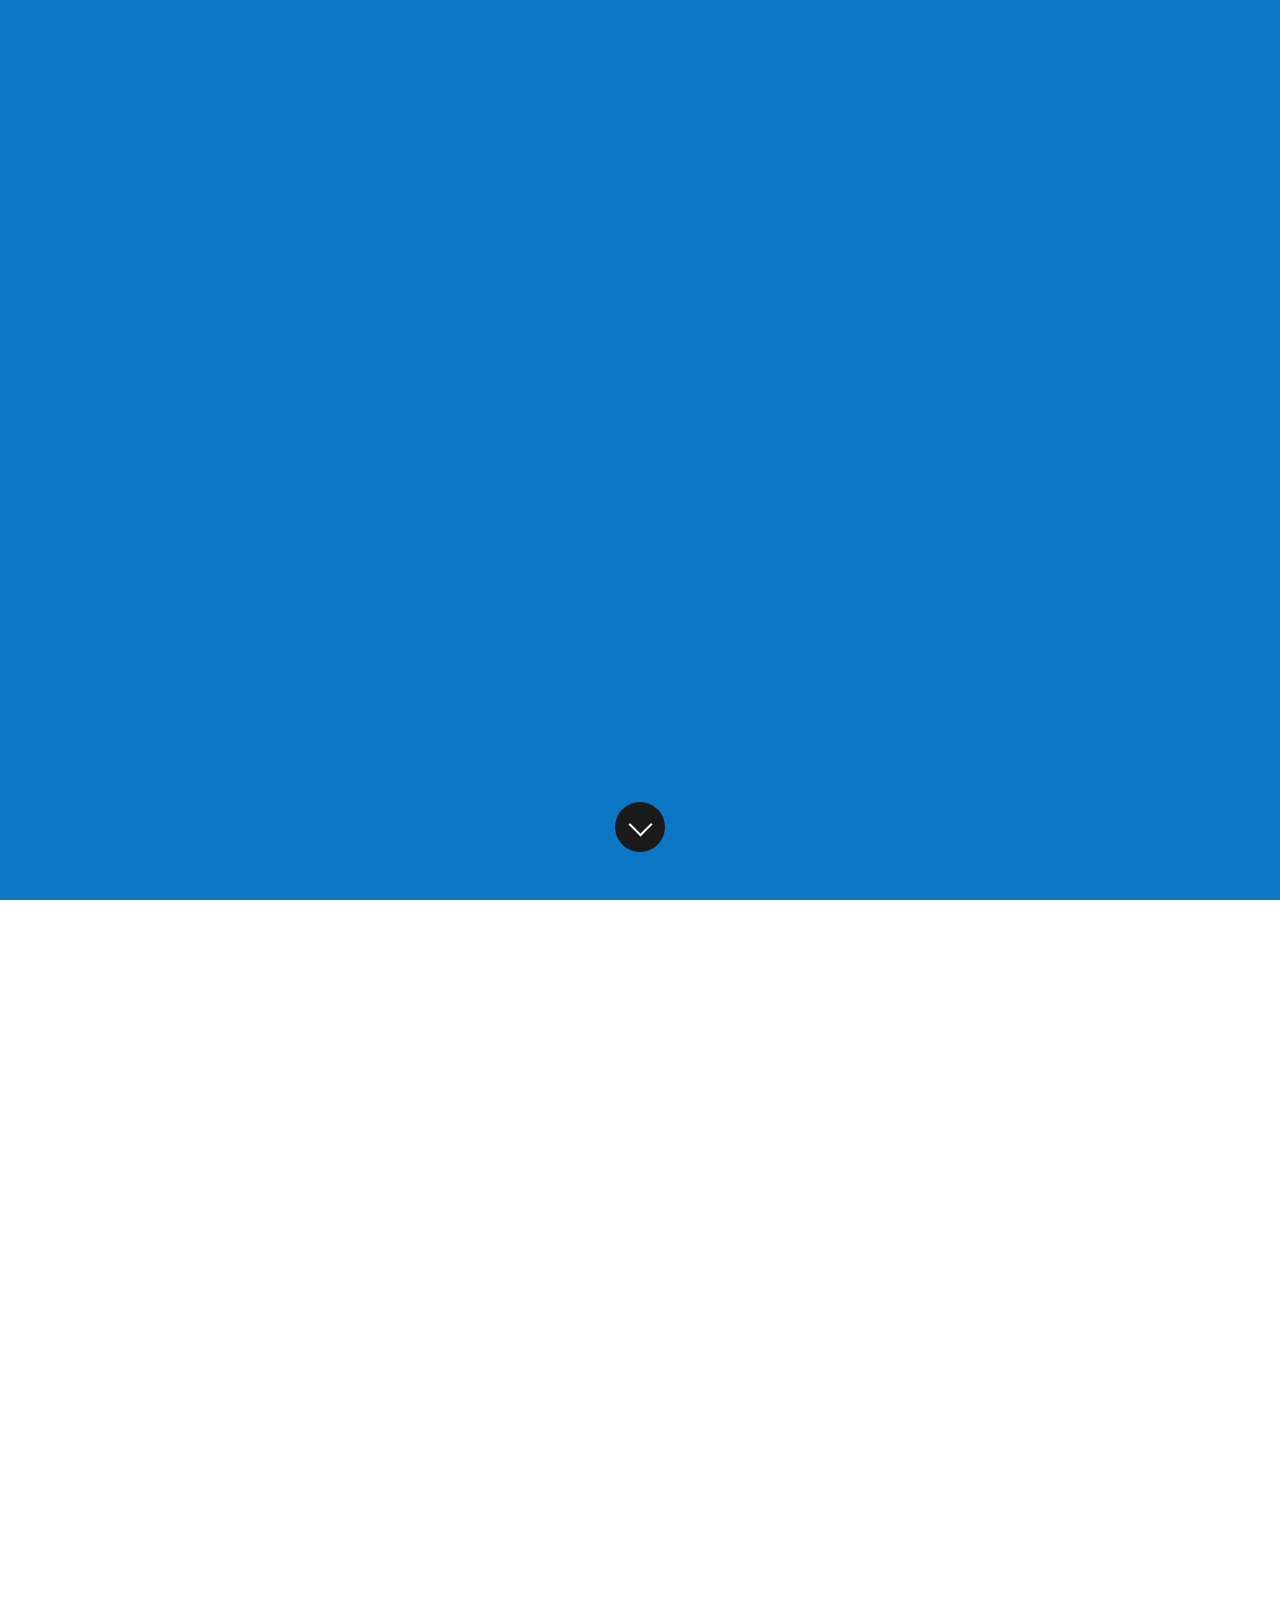
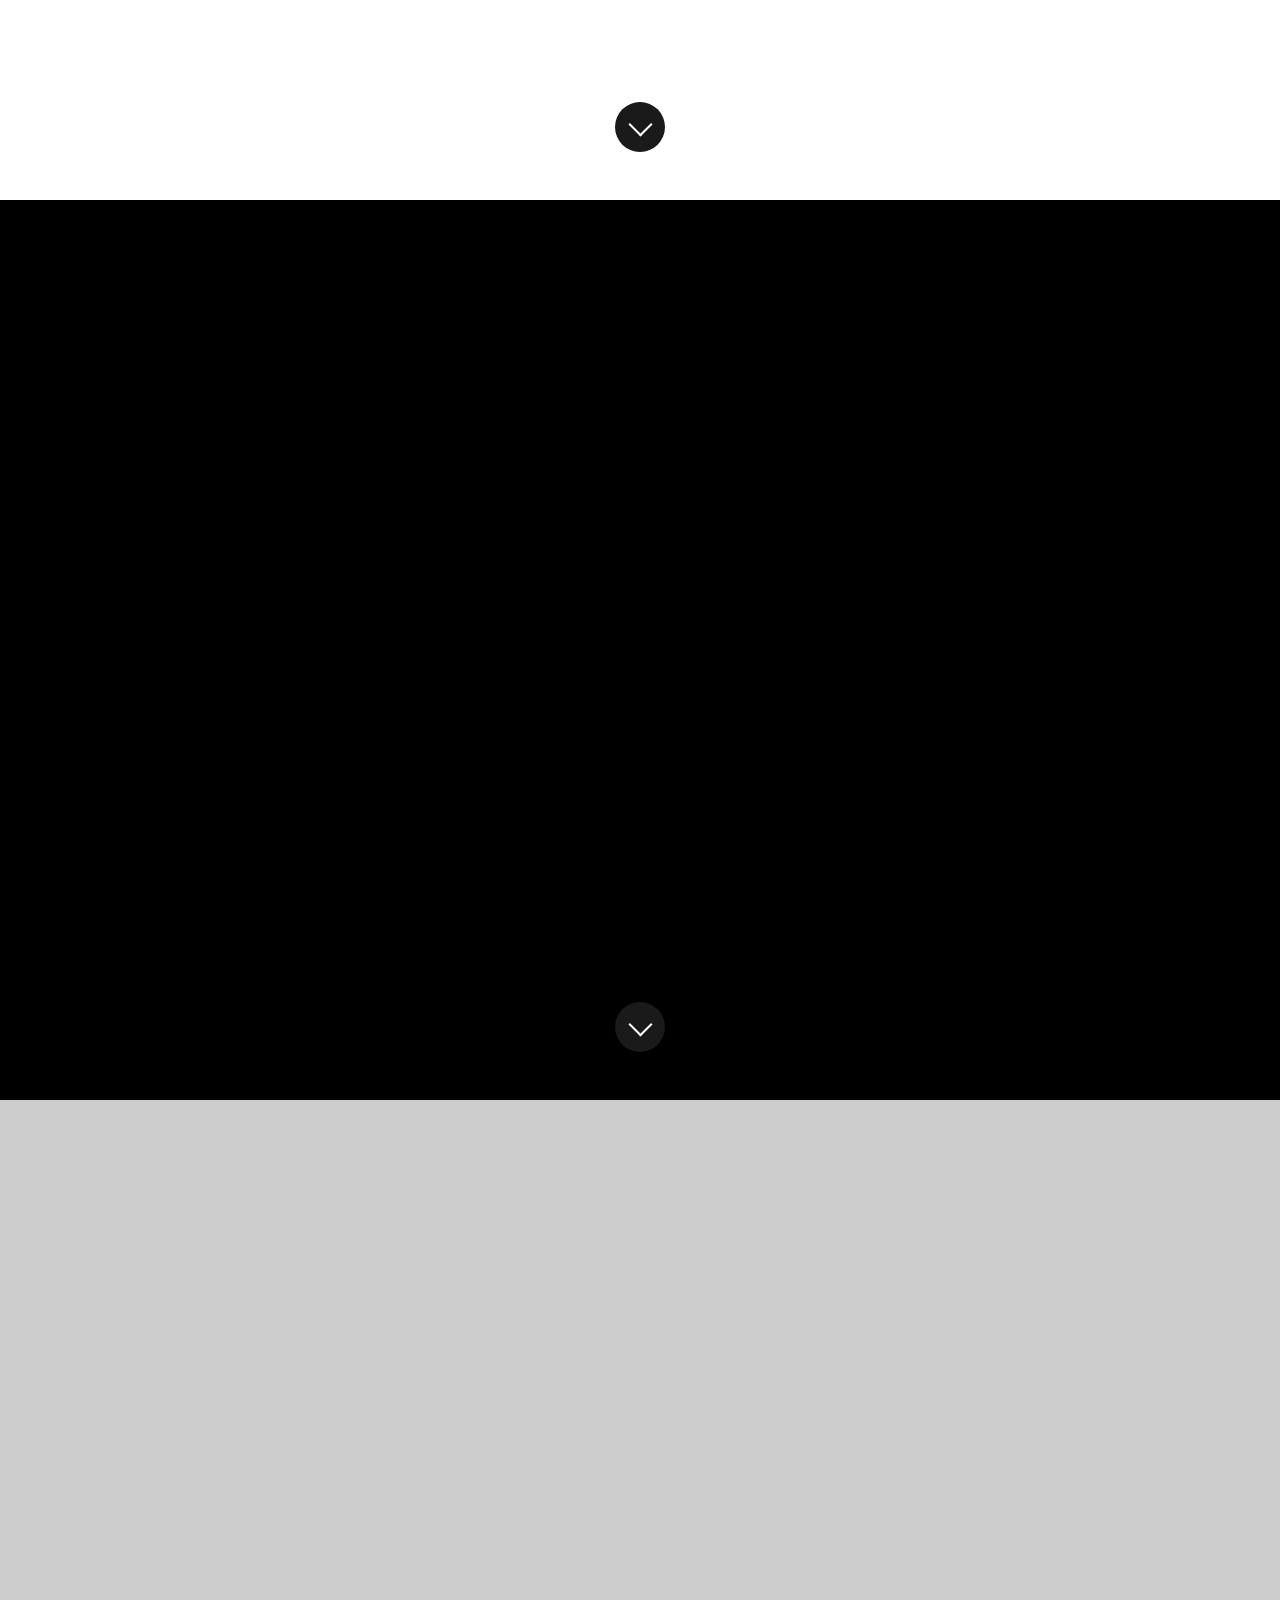
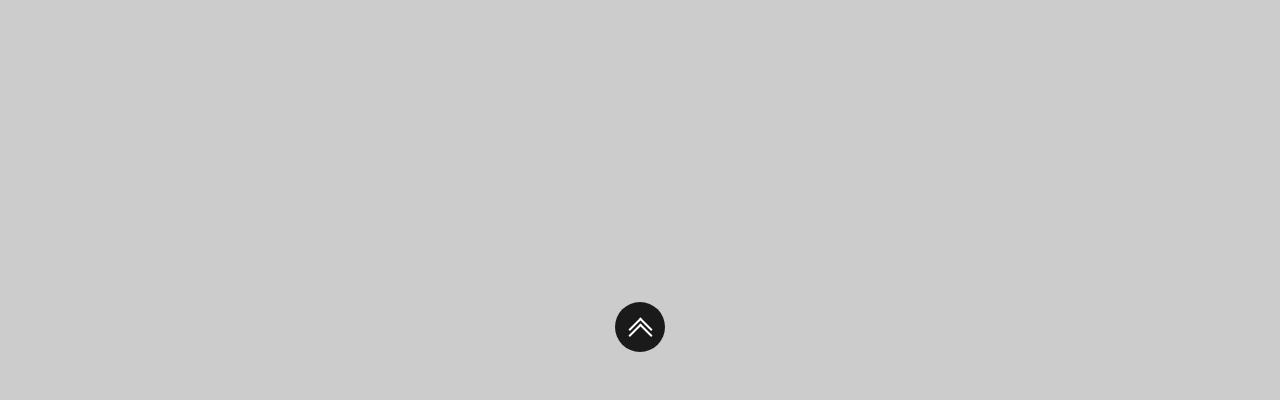
==== index.html @ 0a8fb781 "Renomeando para index.html" ====
<!DOCTYPE html>
<html lang="pt-br">
  <head>
    <meta charset="utf-8">
    <title>.: André Felizardo - Página com Seção :.</title>
  </head>
  <body>
    <div id="secao-01" class="secao">
      <span class="icone-scroll">
        <span class="scroll-next scroll"></span>
      </span>
    </div>
    <div id="secao-02" class="secao">
      <span class="icone-scroll">
        <span class="scroll-next scroll"></span>
      </span>
    </div>
    <div id="secao-03" class="secao">
      <span class="icone-scroll">
        <span class="scroll-next scroll"></span>
      </span>
    </div>
    <div id="secao-04" class="secao">
      <span class="icone-scroll">
        <span class="scroll-top scroll"></span>
        <span class="scroll-top scroll"></span>
      </span>
    </div>
  </body>
  <style>
    body {
      margin: 0;
      padding: 0;
    }
    .secao {
      position: relative;
    }
    #secao-01 {
      background-color: #0B77C5;
    }
    #secao-02 {
      background-color: #fff;
    }
    #secao-03 {
      background-color: #000;
    }
    #secao-04 {
      background-color: #ccc;
    }
    .icone-scroll {
      position: absolute;
      bottom: 3em;
      width: 50px;
      height: 50px;
      background-color: #1a1a1a;
      border-radius: 50%;
      left: 50%;
      margin-left: -25px;
      cursor: pointer;
    }
    .scroll {
      width: 15px;
      height: 15px;
      border-right: 2px solid #fff;
      border-bottom: 2px solid #fff;
      display: inline-block;
      position: relative;
    }
    .scroll-next {
      transform: rotate(45deg);
      margin: 14px 0 0 16.5px;
    }
    .scroll-top {
      transform: rotate(225deg);
      margin: 19px 0 0 17px;
    }
    .scroll-top + .scroll-top {
      top: -15px;
      margin-top: 0;
    }
  </style>
  <script src="https://code.jquery.com/jquery-3.1.1.min.js"></script>
  <script>
      var _AlturaDocumento = $(window).height(); //pega altura da janela

    function AlturaSecao() {
      $('.secao').height(_AlturaDocumento); //atribui o valor da variável a todas as divs com a classe secao
    }

    function ScrollSecao() {
      console.log('entrou');
      var body = $('html, body');
      if($(this).parent('.secao').is('#secao-01')) {
        //verifica se está na primeira seção e rola para a segunda
        body.animate({scrollTop: _AlturaDocumento}, '500');
      } else if ($(this).parent('.secao').is('#secao-02')) {
        //verifica se está na segunda seção e rola para a terceira
        body.animate({scrollTop: _AlturaDocumento*2}, '500');
      } else if ($(this).parent('.secao').is('#secao-03')) {
        //verifica se está na terceira seção e rola para a quarta
        body.animate({scrollTop: _AlturaDocumento*3}, '500');
      } else {
        //rola para o início da página
        body.animate({scrollTop: 0}, '800');
      }
    }

    $('.icone-scroll').click(ScrollSecao); //chama a função na ação de click no ícone

    $(AlturaSecao); //chama a nossa função só depois que o documento estiver completamente carregado
  </script>
</html>
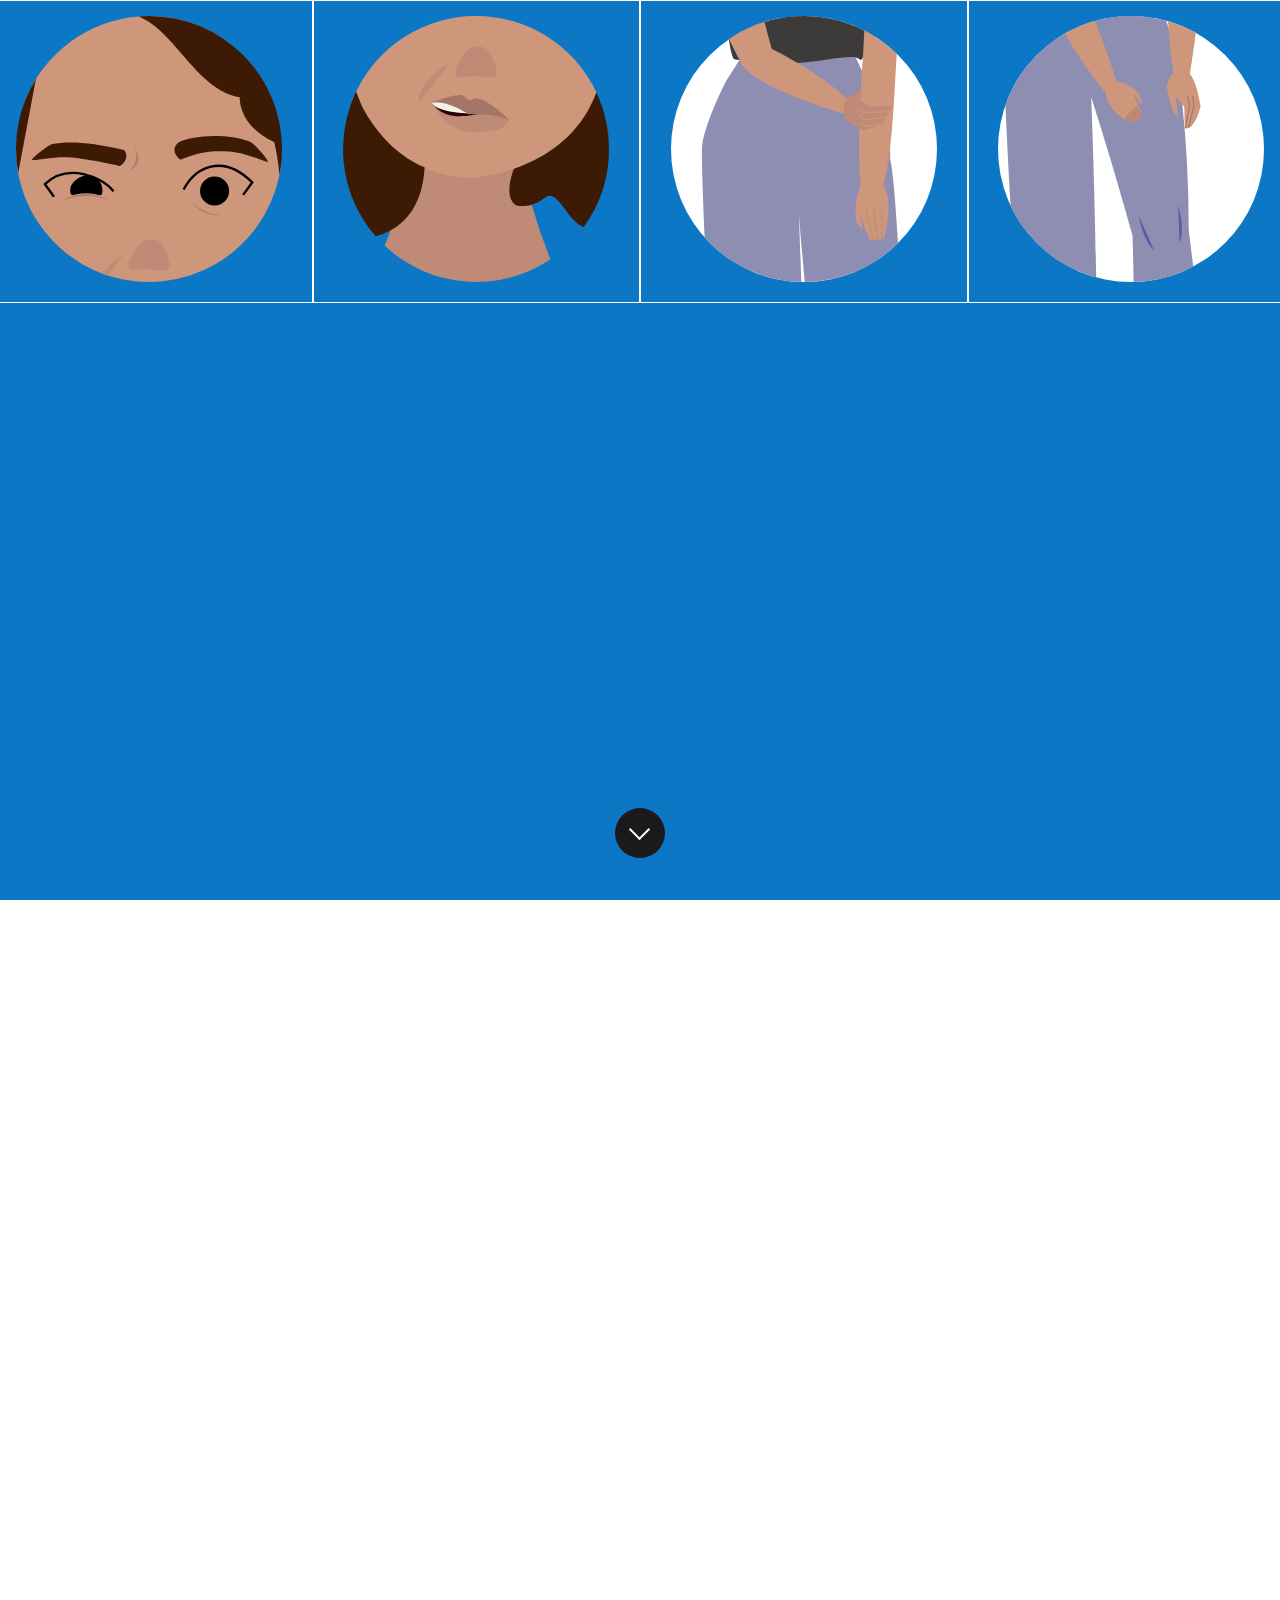
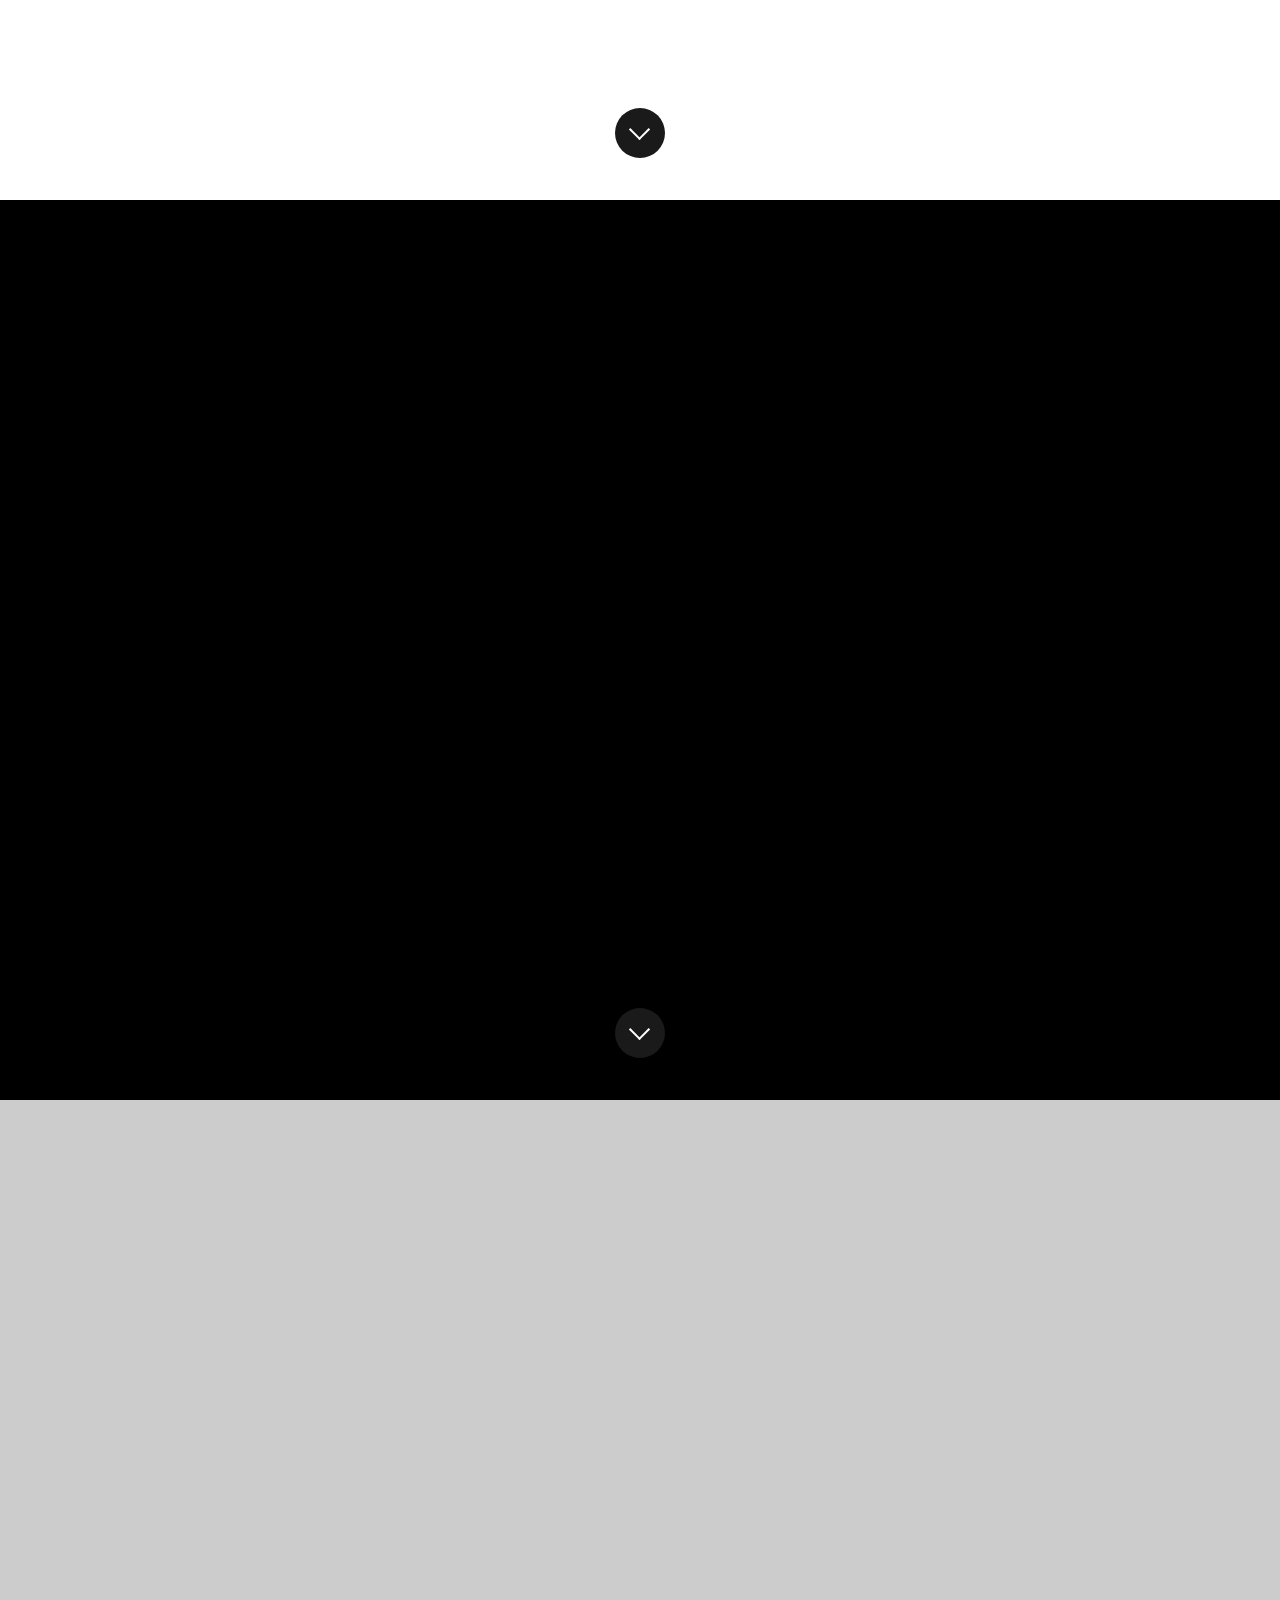
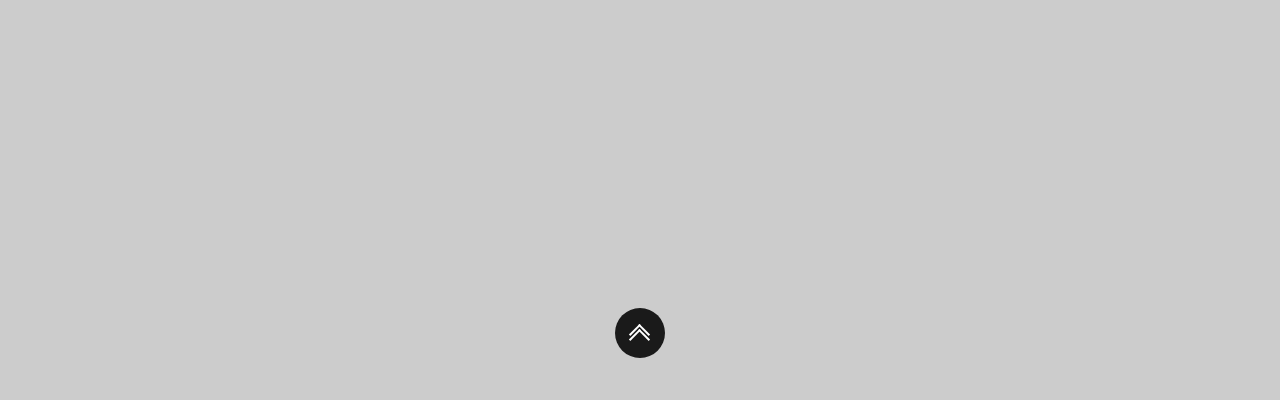
==== commit 78fd1930: "Acréscimo de imagens" ====
--- a/index.html
+++ b/index.html
@@ -1,15 +1,50 @@
+<!-- http://www.andrefelizardo.com.br/blog/criando-pagina-com-rolagem-por-secao-html-css-jquery/ -->
+
 <!DOCTYPE html>
 <html lang="pt-br">
   <head>
     <meta charset="utf-8">
-    <title>.: André Felizardo - Página com Seção :.</title>
+    <title>.: Rede CuidAVC :.</title>
+    <link rel="stylesheet" href="https://maxcdn.bootstrapcdn.com/bootstrap/3.3.7/css/bootstrap.min.css">
+    <link href="main.css" rel="stylesheet" />
   </head>
+
   <body>
+    
     <div id="secao-01" class="secao">
+  
+      <div class="row">
+        <div class="col-md-3 col-xs-6 divTableCell">
+          <div class="container">
+            <object type="image/svg+xml" data="imagens/sintoma1.svg"></object>
+          </div>
+        </div>
+
+        <div class="col-md-3 col-xs-6 divTableCell">
+          <div class="container">
+            <object type="image/svg+xml" data="imagens/sintoma2.svg"></object>
+          </div>
+        </div>
+
+        <div class="col-md-3 col-xs-6 divTableCell">
+          <div class="container">
+            <object type="image/svg+xml" data="imagens/sintoma3.svg"></object>
+          </div>
+        </div>
+
+        <div class="col-md-3 col-xs-6 divTableCell">
+          <div class="container">
+            <object type="image/svg+xml" data="imagens/sintoma4.svg"></object>
+          </div>
+        </div>
+      </div>
+
       <span class="icone-scroll">
         <span class="scroll-next scroll"></span>
       </span>
+
     </div>
+
     <div id="secao-02" class="secao">
       <span class="icone-scroll">
         <span class="scroll-next scroll"></span>
@@ -27,58 +62,7 @@
       </span>
     </div>
   </body>
-  <style>
-    body {
-      margin: 0;
-      padding: 0;
-    }
-    .secao {
-      position: relative;
-    }
-    #secao-01 {
-      background-color: #0B77C5;
-    }
-    #secao-02 {
-      background-color: #fff;
-    }
-    #secao-03 {
-      background-color: #000;
-    }
-    #secao-04 {
-      background-color: #ccc;
-    }
-    .icone-scroll {
-      position: absolute;
-      bottom: 3em;
-      width: 50px;
-      height: 50px;
-      background-color: #1a1a1a;
-      border-radius: 50%;
-      left: 50%;
-      margin-left: -25px;
-      cursor: pointer;
-    }
-    .scroll {
-      width: 15px;
-      height: 15px;
-      border-right: 2px solid #fff;
-      border-bottom: 2px solid #fff;
-      display: inline-block;
-      position: relative;
-    }
-    .scroll-next {
-      transform: rotate(45deg);
-      margin: 14px 0 0 16.5px;
-    }
-    .scroll-top {
-      transform: rotate(225deg);
-      margin: 19px 0 0 17px;
-    }
-    .scroll-top + .scroll-top {
-      top: -15px;
-      margin-top: 0;
-    }
-  </style>
+
   <script src="https://code.jquery.com/jquery-3.1.1.min.js"></script>
   <script>
       var _AlturaDocumento = $(window).height(); //pega altura da janela
--- a/main.css
+++ b/main.css
@@ -0,0 +1,84 @@
+body {
+  margin: 0;
+  padding: 0;
+}
+
+.secao {
+  position: relative;
+}
+
+#secao-01 {
+  background-color: #0b77c5;
+}
+
+#secao-02 {
+  background-color: #fff;
+}
+
+#secao-03 {
+  background-color: #000;
+}
+
+#secao-04 {
+  background-color: #ccc;
+}
+
+.icone-scroll {
+  position: absolute;
+  bottom: 3em;
+  width: 50px;
+  height: 50px;
+  background-color: #1a1a1a;
+  border-radius: 50%;
+  left: 50%;
+  margin-left: -25px;
+  cursor: pointer;
+}
+
+.scroll {
+  width: 15px;
+  height: 15px;
+  border-right: 2px solid #fff;
+  border-bottom: 2px solid #fff;
+  display: inline-block;
+  position: relative;
+}
+
+.scroll-next {
+  transform: rotate(45deg);
+  margin: 14px 0 0 16.5px;
+}
+
+.scroll-top {
+  transform: rotate(225deg);
+  margin: 19px 0 0 17px;
+}
+
+.scroll-top + .scroll-top {
+  top: -15px;
+  margin-top: 0;
+}
+
+.container {
+  width: 100%;
+  height: 50%;
+  padding-top: 5%;
+  padding-left: 5%;
+  padding-right: 5%;
+  padding-bottom: 5%;
+  /*position: relative;*/
+}
+
+.divTableCell,
+.divTableHead {
+  border: 1px solid #ffffff;
+  /*display: table-cell;
+    padding: 3px 10px;*/
+  text-align: center;
+}
+
+@media (max-width: 320px) {
+  .divTableCell {
+    width: 100%;
+  }
+}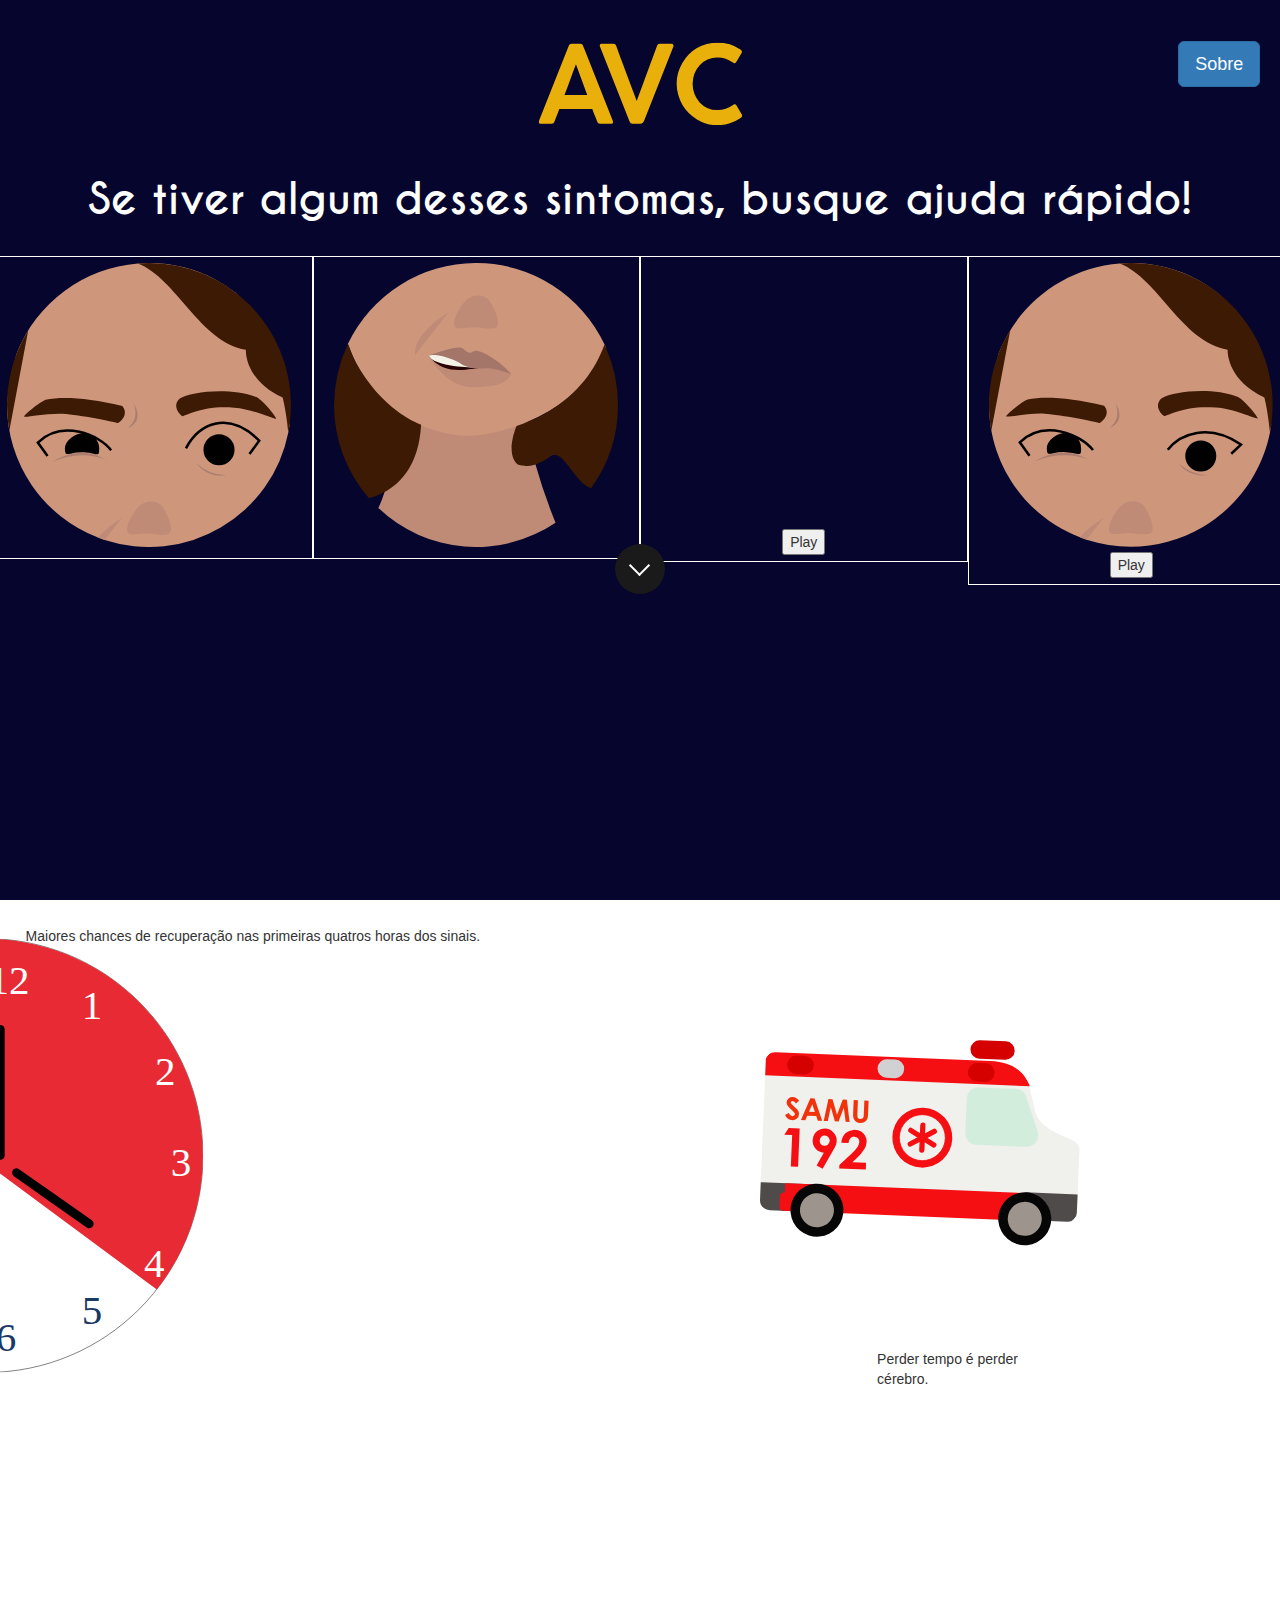
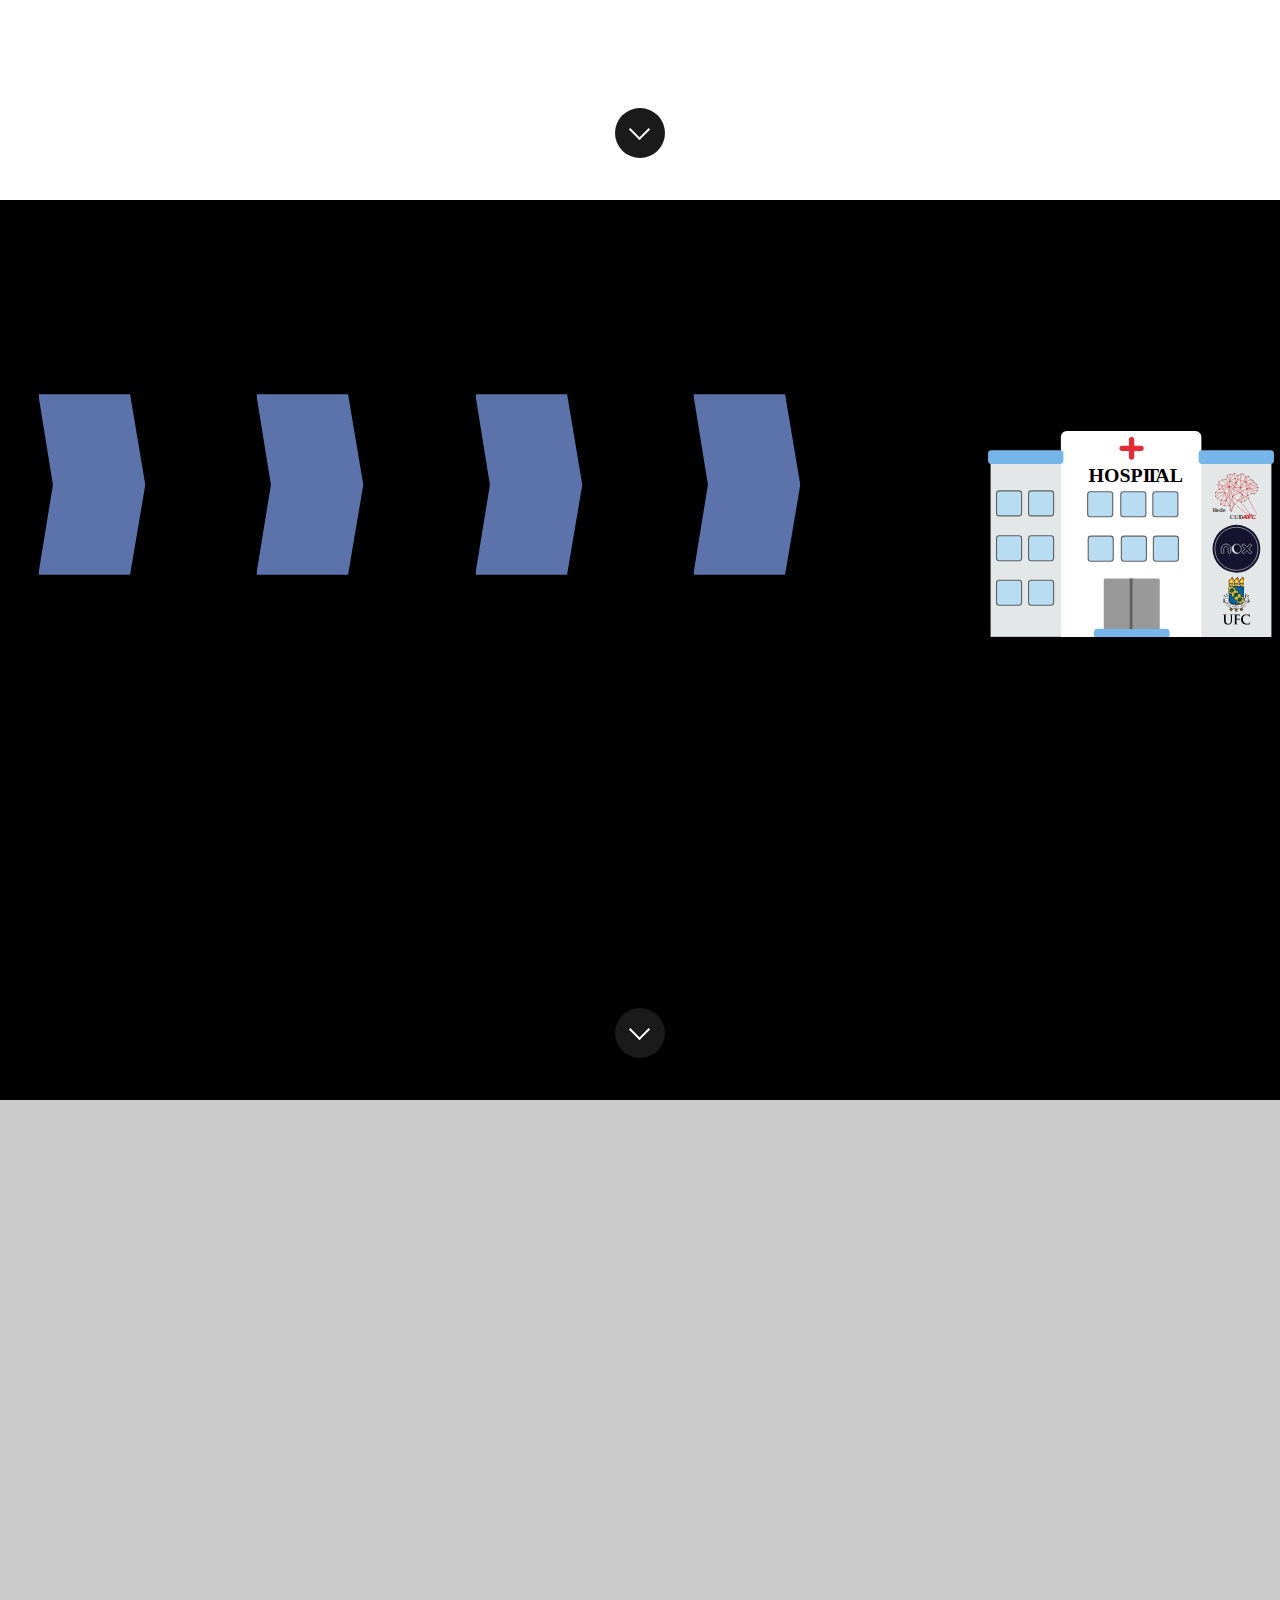
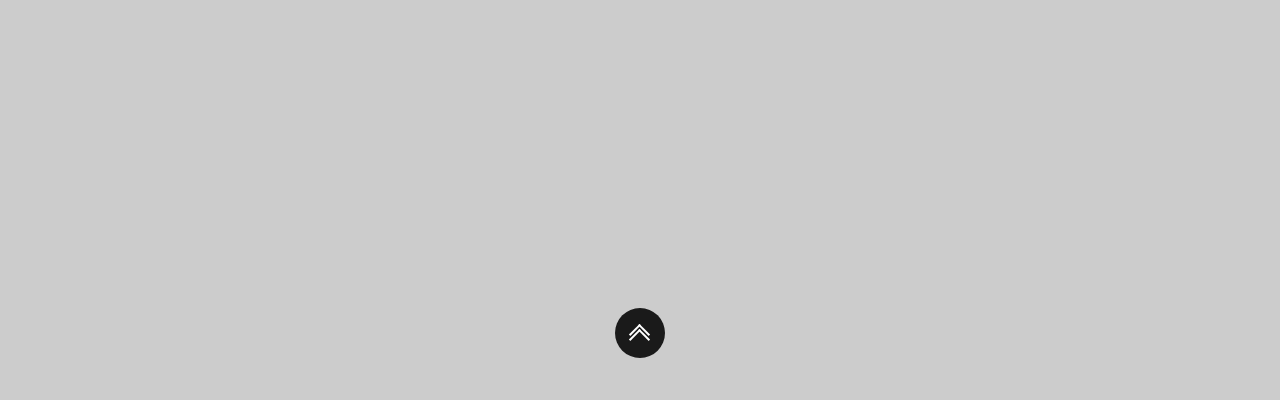
==== commit 373dc499: "Início de ajustes do estilo da seção 1" ====
--- a/index.html
+++ b/index.html
@@ -2,95 +2,342 @@
 
 <!DOCTYPE html>
 <html lang="pt-br">
-  <head>
-    <meta charset="utf-8">
-    <title>.: Rede CuidAVC :.</title>
-    <link rel="stylesheet" href="https://maxcdn.bootstrapcdn.com/bootstrap/3.3.7/css/bootstrap.min.css">
-    <link href="main.css" rel="stylesheet" />
-  </head>
-
-  <body>
+   <head>
+      <meta charset="utf-8">
+      <title>.: Rede CuidAVC :.</title>
+
+      <link rel="stylesheet" href="css/bootstrap.min.css" />
+      <link rel="stylesheet" href="main.css" />
+      <link rel="stylesheet" href="css/magnific-popup.css" />
+      <script src="scripts/jquery.min.js"></script>
+      <script src="scripts/bootstrap.min.js"></script>
+      <script src="scripts/jquery.magnific-popup.js"></script>
+
+      <!--
+      <link href="https://maxcdn.bootstrapcdn.com/bootstrap/3.3.5/css/bootstrap.min.css" rel="stylesheet" />
+      <link href="https://cdnjs.cloudflare.com/ajax/libs/magnific-popup.js/1.1.0/magnific-popup.css" rel="stylesheet" />
+      <script src="https://ajax.googleapis.com/ajax/libs/jquery/2.1.1/jquery.min.js"></script>
+      <script src="https://maxcdn.bootstrapcdn.com/bootstrap/3.3.5/js/bootstrap.min.js"></script>
+      <script src="https://cdnjs.cloudflare.com/ajax/libs/magnific-popup.js/1.1.0/jquery.magnific-popup.js"></script>
+      -->
+
+   </head>
+
+   <body>
     
-    <div id="secao-01" class="secao">
+   <div id="secao-01" class="secao">
+      
+      <div class="row" style="padding-top: 0%;">
+         <div class="col-md-4 col-xs-6">
+         </div>
+         <div class="col-md-4 col-xs-6">
+            <div class="container" style="transform: scale(0.5); padding: 0%; margin: 0px;">
+               <object type="image/svg+xml" data="imagens/titulo-avc.svg"></object>
+            </div>
+          </div>
+         <div class="col-md-4 col-xs-6">
+            <div class="container" style="padding-top: 10%; padding-left: 75%;">
+               <button type="button" id="mymodal" class="btn btn-primary btn-lg" data-toggle="modal" data-target="#myModal">
+                  Sobre
+               </button>
+               
+               <!-- Modal -->
+               <div class="modal fade" id="myModal" tabindex="-1" role="dialog" aria-labelledby="myModalLabel">
+                  <div class="modal-dialog" role="document">
+                     <div class="modal-content">
+                        <div class="modal-header">
+                           <button type="button" class="close" data-dismiss="modal" aria-label="Close"><span aria-hidden="true">&times;</span></button>
+                           <h4 class="modal-title" id="myModalLabel">Modal title</h4>
+                        </div>
+                        <div class="modal-body">
+                           <a class="test-popup-link" href="http://i.imgur.com/YZ7AGyF.jpg">Open popup</a>
+                        </div>
+                        <div class="modal-footer">
+                           <button type="button" class="btn btn-primary" data-dismiss="modal">Close</button>
+                        </div>
+                     </div>
+                  </div>
+               </div>
+            </div>
+         </div>
+      </div>
+
+      <div class="row">
+         <div class="container texto" style="text-align: center; color: #FFFFFF; font-size: 300%; padding: 0%; padding-bottom: 2%;">
+            Se tiver algum desses sintomas, busque ajuda rápido!
+         </div>
+      </div>
   
       <div class="row">
-        <div class="col-md-3 col-xs-6 divTableCell">
-          <div class="container">
-            <object type="image/svg+xml" data="imagens/sintoma1.svg"></object>
+         <div class="col-md-3 col-xs-6 divTableCell">
+            <div class="container">
+               <object type="image/svg+xml" data="imagens/sintoma1.svg"></object>
+            </div>
+         </div>
+
+         <div class="col-md-3 col-xs-6 divTableCell">
+            <div class="container">
+               <object type="image/svg+xml" data="imagens/sintoma2.svg"></object>
+            </div>
+         </div>
+
+         <div class="col-md-3 col-xs-6 divTableCell">
+            <div class="container">
+               <!-- <object type="image/svg+xml" data="imagens/sintoma3.svg"></object> -->
+               <div class='figure'></div>
+            
+               <button id="playPerna" onclick="iniciaPerna()">Play</button>
+               <button id="stopPerna" onclick="paraPerna()" hidden>Stop</button>
+            </div>
+         </div>
+
+         <div class="col-md-3 col-xs-6 divTableCell">
+            <div class="container">
+               <!-- <object type="image/svg+xml" data="imagens/exemploAnimacao.svg"></object> -->
+
+               <svg id="sintoma1" xmlns="http://www.w3.org/2000/svg" xmlns:xlink="http://www.w3.org/1999/xlink" 
+                    viewBox="0 0 224.020000 224.020000" shape-rendering="geometricPrecision" text-rendering="geometricPrecision">
+
+                  <style>
+                     <![CDATA[
+                     #sintoma1-path12_ts {
+                        animation-name: sintoma1-path12_ts__ts;
+                        animation-duration: 3000ms;
+                        animation-timing-function: linear;
+                        animation-iteration-count: infinite; 
+                        animation-direction: normal;
+                        animation-fill-mode: forwards;
+                        animation-play-state: paused;
+                     }
+
+                     @keyframes sintoma1-path12_ts__ts { 
+                        0% {transform: translate(170.059998px,138.371780px) scale(1,1)} 
+                        50% {transform: translate(170.059998px,138.371780px) scale(0.500000,0.500000)} 
+                        100% {transform: translate(170.059998px,138.371780px) scale(1,1)} 
+                     }
+
+                     #sintoma1-circle1 {
+                        animation-name: sintoma1-circle1__rd;
+                        animation-duration: 3000ms;
+                        animation-timing-function: linear ;
+                        animation-iteration-count: infinite;
+                        animation-direction: normal;
+                        animation-fill-mode: forwards;
+                        animation-play-state: paused; 
+                     }
+
+                     @keyframes sintoma1-circle1__rd { 
+                        0% {r: 11.250000px} 
+                        100% {r: 6.145000px} 
+                     }
+                     ]]>
+                  </style>
+
+                  <script>
+                     function iniciaOlho() {
+                        $("#playOlho").hide();
+                        $("#stopOlho").show();
+                        $("#sintoma1-path12_ts").css("animation-play-state", "running");
+                        $("#sintoma1-circle1").css("animation-play-state", "running");
+                     }
+
+                     function paraOlho() {
+                        $("#playOlho").show();
+                        $("#stopOlho").hide();
+                        $("#sintoma1-path12_ts").css("animation-play-state", "paused");
+                        $("#sintoma1-circle1").css("animation-play-state", "paused");
+                     }
+                  </script>
+
+                  <g id="sintoma1-layer-2">
+                     <g id="sintoma1-layer-1">
+                        <g id="sintoma1-g1">
+                           <g id="sintoma1-vis-o">
+                              <path id="sintoma1-path1"  d="M222.850000,128.220000Q222.460000,130.980000,221.910000,133.700000C215.680498,165.175642,196.259732,192.472073,168.566031,208.676444C140.872331,224.880816,107.561667,228.439042,77.070000,218.450000Q74.390000,217.580000,71.770000,216.570000C28.497412,199.942578,-0.044097,158.357158,0,112C0,111.610000,0,111.220000,0,110.840000C0,110.840000,0,110.840000,0,110.840000C1.295205,97.340735,3.893989,83.998526,7.760000,71C11.626011,58.001474,7.760000,71,7.760000,71C23.494835,31.160326,60.531443,3.748504,103.230000,0.340000Q107.580000,0,112,0C130.546929,-0.026203,148.807707,4.572502,165.130000,13.380000C170.256674,16.273113,175.166276,19.535040,179.820000,23.140000C184.473724,26.744960,213.180000,48.920000,222.850000,128.220000Z" fill="rgb(206,151,124)" stroke="none" stroke-width="1"/><path id="sintoma1-path2" d="M16.750000,53.080000L1.830000,132.260000C0.610238,125.575677,-0.002259,118.794703,0,112C0,111.610000,0,111.220000,0,110.840000C0,110.840000,0,110.840000,0,110.840000C0.119912,97.196320,2.750413,83.691273,7.760000,71C12.769587,58.308727,7.760000,71,7.760000,71C10.213756,64.769401,13.222525,58.771942,16.750000,53.080000Z" fill="rgb(61,26,3)" stroke="none" stroke-width="1"/>
+                              <path id="sintoma1-path3"  d="M224,112C224.001069,117.424465,223.610050,122.841914,222.830000,128.210000Q222.440000,130.970000,221.890000,133.690000C220.260000,116.280000,217.440000,106.120000,217.440000,106.120000C187.020000,92.120000,188.440000,68.460000,188.440000,68.460000C151.870000,62,133.830000,12.240000,103.230000,0.340000Q107.580000,0,112,0C173.855892,0,224,50.144108,224,112Z" fill="rgb(61,26,3)" stroke="none" stroke-width="1"/>
+                              <path id="sintoma1-path4"  d="M138.360000,120.870000C137.640000,120.970000,129.360000,113.690000,136.030000,107.080000C144.720000,101.370000,175.980000,97.800000,196.710000,105.770000C202.590000,108.920000,212.960000,122.300000,212.270000,122.770000C211.140000,123.640000,194.270000,115.200000,179.190000,114.180000C154.650000,112.100000,142.270000,120.310000,138.360000,120.870000Z" fill="rgb(61,26,3)" stroke="none" stroke-width="1"/>
+                              <path id="sintoma1-path5"  d="M87.300000,126.260000C88.010000,126.430000,96.890000,119.970000,90.940000,112.750000C64.590000,106.570000,44.230000,105.030000,30.460000,107.830000C24.300000,110.410000,12.910000,120.540000,13.540000,121.130000C14.590000,122.130000,29.650000,118.460000,43.770000,118.960000C58.150000,119.830000,83.460000,125.330000,87.300000,126.260000Z" fill="rgb(61,26,3)" stroke="none" stroke-width="1"/>
+                              <path id="sintoma1-path6"  d="M95.130000,130.280000C109.790000,124.430000,99.630000,110.180000,99.630000,110.180000C99.630000,110.180000,105.720000,122.600000,95.130000,130.280000Z" fill="rgb(170,125,111)" stroke="none" stroke-width="1"/>
+                              <path id="sintoma1-path7"  d="M126.110000,214.080000C114.560000,215.080000,117.260000,212.080000,99.610000,214.030000C88.920000,215.200000,98.150000,197.850000,103.610000,192.400000C109.520000,186.490000,119.010000,186.810000,122.770000,192.400000C128.370000,200.720000,132.490000,213.520000,126.110000,214.080000Z" fill="rgb(191,139,119)" stroke="none" stroke-width="1"/>
+                              <path id="sintoma1-path8"  d="M32,152.180000L24.340000,141.640000C43.540000,123.080000,72.860000,135.580000,82.120000,147.710000" fill="none" stroke="rgb(0,0,0)" stroke-width="2" stroke-miterlimit="10"/>
+                              <path id="sintoma1-path9"  d="M71.750000,146.520000C71.750000,152.730000,71.750000,148.750000,60.510000,148.360000C47.740000,147.920000,46.640000,152.810000,46.640000,146.590000C46.640000,140.370000,54.290000,135.280000,60.510000,135.280000C63.491033,135.280000,66.349971,136.464211,68.457880,138.572120C70.565789,140.680029,71.750000,143.538967,71.750000,146.520000Z" fill="rgb(0,0,0)" stroke="rgb(0,0,0)" stroke-width="2" stroke-miterlimit="10"/>
+                              <path id="sintoma1-path10" d="M78,155.050000C55.640000,142.580000,36.820000,156.490000,36.820000,156.490000C49.864795,150.793826,64.589182,150.278937,78,155.050000Z" fill="rgb(170,125,111)" stroke="none" stroke-width="1"/>
+                              <path id="sintoma1-path11" d="M149.360000,157.750000C154.662907,165.266149,163.833215,169.038720,172.890000,167.430000C164.083336,167.400807,155.637771,163.926388,149.360000,157.750000Z" fill="rgb(170,125,111)" stroke="none" stroke-width="1"/>
+                                 <g id="sintoma1-path12_ts" transform="translate(170.059998,138.371780) scale(1,1)">
+                                    <path id="sintoma1-path12" d="M141.170000,147.552082C150.750000,134.848100,173.670000,126.026465,198.950000,143.365778L191.290000,150.640000" transform="translate(-170.059998,-138.371780)" fill="none" stroke="rgb(0,0,0)" stroke-width="2" stroke-miterlimit="10"/>
+                                </g>
+                              <circle id="sintoma1-circle1" r="11.250000" transform="matrix(1 0 0 1 167.22999999999999 152.42500000072511)" fill="rgb(0,0,0)" stroke="rgb(0,0,0)" stroke-width="2" stroke-miterlimit="10"/>
+                              <path id="sintoma1-path13" d="M90.560000,201.190000L77.070000,218.450000Q74.390000,217.580000,71.770000,216.570000C79.630000,207.640000,90.560000,201.190000,90.560000,201.190000Z" fill="rgb(191,139,119)" stroke="none" stroke-width="1"/>
+                           </g>
+                        </g>
+                       </g>
+</g></svg>
+
+<button id="playOlho" onclick="iniciaOlho()">Play</button>
+<button id="stopOlho" onclick="paraOlho()" hidden>Stop</button>
           </div>
         </div>
-
-        <div class="col-md-3 col-xs-6 divTableCell">
-          <div class="container">
-            <object type="image/svg+xml" data="imagens/sintoma2.svg"></object>
-          </div>
-        </div>
-
-        <div class="col-md-3 col-xs-6 divTableCell">
-          <div class="container">
-            <object type="image/svg+xml" data="imagens/sintoma3.svg"></object>
-          </div>
-        </div>
-
-        <div class="col-md-3 col-xs-6 divTableCell">
-          <div class="container">
-            <object type="image/svg+xml" data="imagens/sintoma4.svg"></object>
-          </div>
-        </div>
-      </div>
-
-      <span class="icone-scroll">
-        <span class="scroll-next scroll"></span>
-      </span>
+      </div>
+      
+      <div class="row">
+         <div class="col-md-12 col-xs-6">
+         <div class="container" style="padding-top: 2%;">
+         <span class="icone-scroll">
+            <span class="scroll-next scroll"></span>
+         </span>
+         </div>
+         </div>
+      </div>
 
     </div>
 
     <div id="secao-02" class="secao">
+
+      <div class="row">
+         <div class="col-md-12 col-xs-6">
+            <div class="container">
+               Maiores chances de recuperação nas primeiras quatros horas dos sinais.
+            </div>
+          </div>
+      </div>
+
+      <div class="row">
+         <div class="col-md-2 col-xs-6" style="transform: scale(1.2);">
+            <div class="container">
+               <object type="image/svg+xml" data="imagens/relogio.svg"></object>
+            </div>
+          </div>
+           <div class="col-md-5 col-xs-6">
+            <div class="container">
+            </div>
+          </div>
+          <div class="col-md-3 col-xs-6">
+            <div class="container">
+               <object type="image/svg+xml" data="imagens/ambulancia.svg" style="transform: rotate(310deg);"></object>
+            </div>
+          </div>
+      </div>
+
+      <div class="row">
+         <div class="col-md-8 col-xs-6">
+            <div class="container">
+            </div>
+         </div>
+         <div class="col-md-2 col-xs-6">
+            <div class="container">
+             Perder tempo é perder cérebro.
+            </div>
+         </div>
+      </div>
+
+
+
       <span class="icone-scroll">
         <span class="scroll-next scroll"></span>
       </span>
     </div>
+
     <div id="secao-03" class="secao">
+      <div class="row" style="height: 25%;">
+      </div>
+
+      <div class="row">
+         <div class="col-md-2 col-xs-6" style="transform: rotate(270deg);">
+            <div class = "container">
+               <object type="image/svg+xml" data="imagens/seta.svg"></object>
+            </div>
+         </div>
+         <div class="col-md-2 col-xs-6" style="transform: rotate(270deg);">
+            <div class = "container">
+               <object type="image/svg+xml" data="imagens/seta.svg"></object>
+            </div>
+         </div>
+         <div class="col-md-2 col-xs-6" style="transform: rotate(270deg);">
+            <div class = "container">
+               <object type="image/svg+xml" data="imagens/seta.svg"></object>
+            </div>
+         </div>
+         <div class="col-md-2 col-xs-6" style="transform: rotate(270deg);">
+            <div class = "container">
+               <object type="image/svg+xml" data="imagens/seta.svg"></object>
+            </div>
+         </div>
+
+         <div class="col-md-1 col-xs-6">
+         </div>
+
+         <div class="col-md-3 col-xs-6">
+            <div class = "container">
+               <object type="image/svg+xml" data="imagens/hospital.svg"></object>
+            </div>
+         </div>
+      </div>      
+
+
       <span class="icone-scroll">
         <span class="scroll-next scroll"></span>
       </span>
     </div>
+
     <div id="secao-04" class="secao">
       <span class="icone-scroll">
         <span class="scroll-top scroll"></span>
         <span class="scroll-top scroll"></span>
       </span>
     </div>
+
   </body>
 
-  <script src="https://code.jquery.com/jquery-3.1.1.min.js"></script>
+  <script src="scripts/jquery-3.1.1.min.js"></script>
   <script>
-      var _AlturaDocumento = $(window).height(); //pega altura da janela
-
-    function AlturaSecao() {
-      $('.secao').height(_AlturaDocumento); //atribui o valor da variável a todas as divs com a classe secao
+  var _AlturaDocumento = $(window).height(); //pega altura da janela
+
+function AlturaSecao() {
+    $('.secao').height(_AlturaDocumento); //atribui o valor da variável a todas as divs com a classe secao
+}
+
+function ScrollSecao() {
+    console.log('entrou');
+    var body = $('html, body');
+    if ($(this).parent('.secao').is('#secao-01')) {
+        //verifica se está na primeira seção e rola para a segunda
+        body.animate({ scrollTop: _AlturaDocumento }, '500');
+    } else if ($(this).parent('.secao').is('#secao-02')) {
+        //verifica se está na segunda seção e rola para a terceira
+        body.animate({ scrollTop: _AlturaDocumento * 2 }, '500');
+    } else if ($(this).parent('.secao').is('#secao-03')) {
+        //verifica se está na terceira seção e rola para a quarta
+        body.animate({ scrollTop: _AlturaDocumento * 3 }, '500');
+    } else {
+        //rola para o início da página
+        body.animate({ scrollTop: 0 }, '800');
     }
-
-    function ScrollSecao() {
-      console.log('entrou');
-      var body = $('html, body');
-      if($(this).parent('.secao').is('#secao-01')) {
-        //verifica se está na primeira seção e rola para a segunda
-        body.animate({scrollTop: _AlturaDocumento}, '500');
-      } else if ($(this).parent('.secao').is('#secao-02')) {
-        //verifica se está na segunda seção e rola para a terceira
-        body.animate({scrollTop: _AlturaDocumento*2}, '500');
-      } else if ($(this).parent('.secao').is('#secao-03')) {
-        //verifica se está na terceira seção e rola para a quarta
-        body.animate({scrollTop: _AlturaDocumento*3}, '500');
-      } else {
-        //rola para o início da página
-        body.animate({scrollTop: 0}, '800');
-      }
-    }
-
-    $('.icone-scroll').click(ScrollSecao); //chama a função na ação de click no ícone
-
-    $(AlturaSecao); //chama a nossa função só depois que o documento estiver completamente carregado
+}
+
+$('.icone-scroll').click(ScrollSecao); //chama a função na ação de click no ícone
+
+$(AlturaSecao); //chama a nossa função só depois que o documento estiver completamente carregado 
+
+
+  function iniciaPerna() {
+    $("#playPerna").hide();
+    $("#stopPerna").show();
+    $(".figure").css("animation-play-state", "running");
+  }
+
+  function paraPerna() {
+    $("#playPerna").show();
+    $("#stopPerna").hide();
+    $(".figure").css("animation-play-state", "paused");
+    
+  }
+
+
   </script>
+
+
+
+
+
+
 </html>--- a/main.css
+++ b/main.css
@@ -8,7 +8,7 @@
 }
 
 #secao-01 {
-  background-color: #0b77c5;
+  background-color: #05052D;
 }
 
 #secao-02 {
@@ -59,13 +59,24 @@
   margin-top: 0;
 }
 
+@font-face {
+  font-family: caviar-dream;
+  src: url(fonts/CaviarDreams_Bold.ttf);
+}
+
+.texto {
+  font-family: caviar-dream;
+}
+
 .container {
   width: 100%;
   height: 50%;
-  padding-top: 5%;
-  padding-left: 5%;
-  padding-right: 5%;
-  padding-bottom: 5%;
+  
+  padding-top: 2%;
+  padding-left: 2%;
+  padding-right: 2%;
+  padding-bottom: 2%;
+  
   /*position: relative;*/
 }
 
@@ -81,4 +92,33 @@
   .divTableCell {
     width: 100%;
   }
+}
+
+
+.figure {
+  background: url("https://s3-us-west-2.amazonaws.com/s.cdpn.io/57786/dog-walk.svg") no-repeat;
+  width: 220px;
+  height: 266px;
+  transform: translate3D(200px, 50px, 0);
+  animation: walk 0.78s steps(9) infinite;
+  transform: translateZ(0);
+  backface-visibility: hidden;
+  perspective: 1000;
+  animation-play-state: paused;
+}
+
+.no-svg .figure {
+  background: url("https://s3-us-west-2.amazonaws.com/s.cdpn.io/57786/dog-walk.png");
+}
+
+@keyframes walk {
+  100% { background-position: 0 -2376px; }
+}
+
+@media screen and ( max-width: 600px ) {
+  .container { 
+    width: 100%; 
+    margin-top: 0;
+  }
+  .figure { transform: translate3D(40%, 50px, 0); }
 }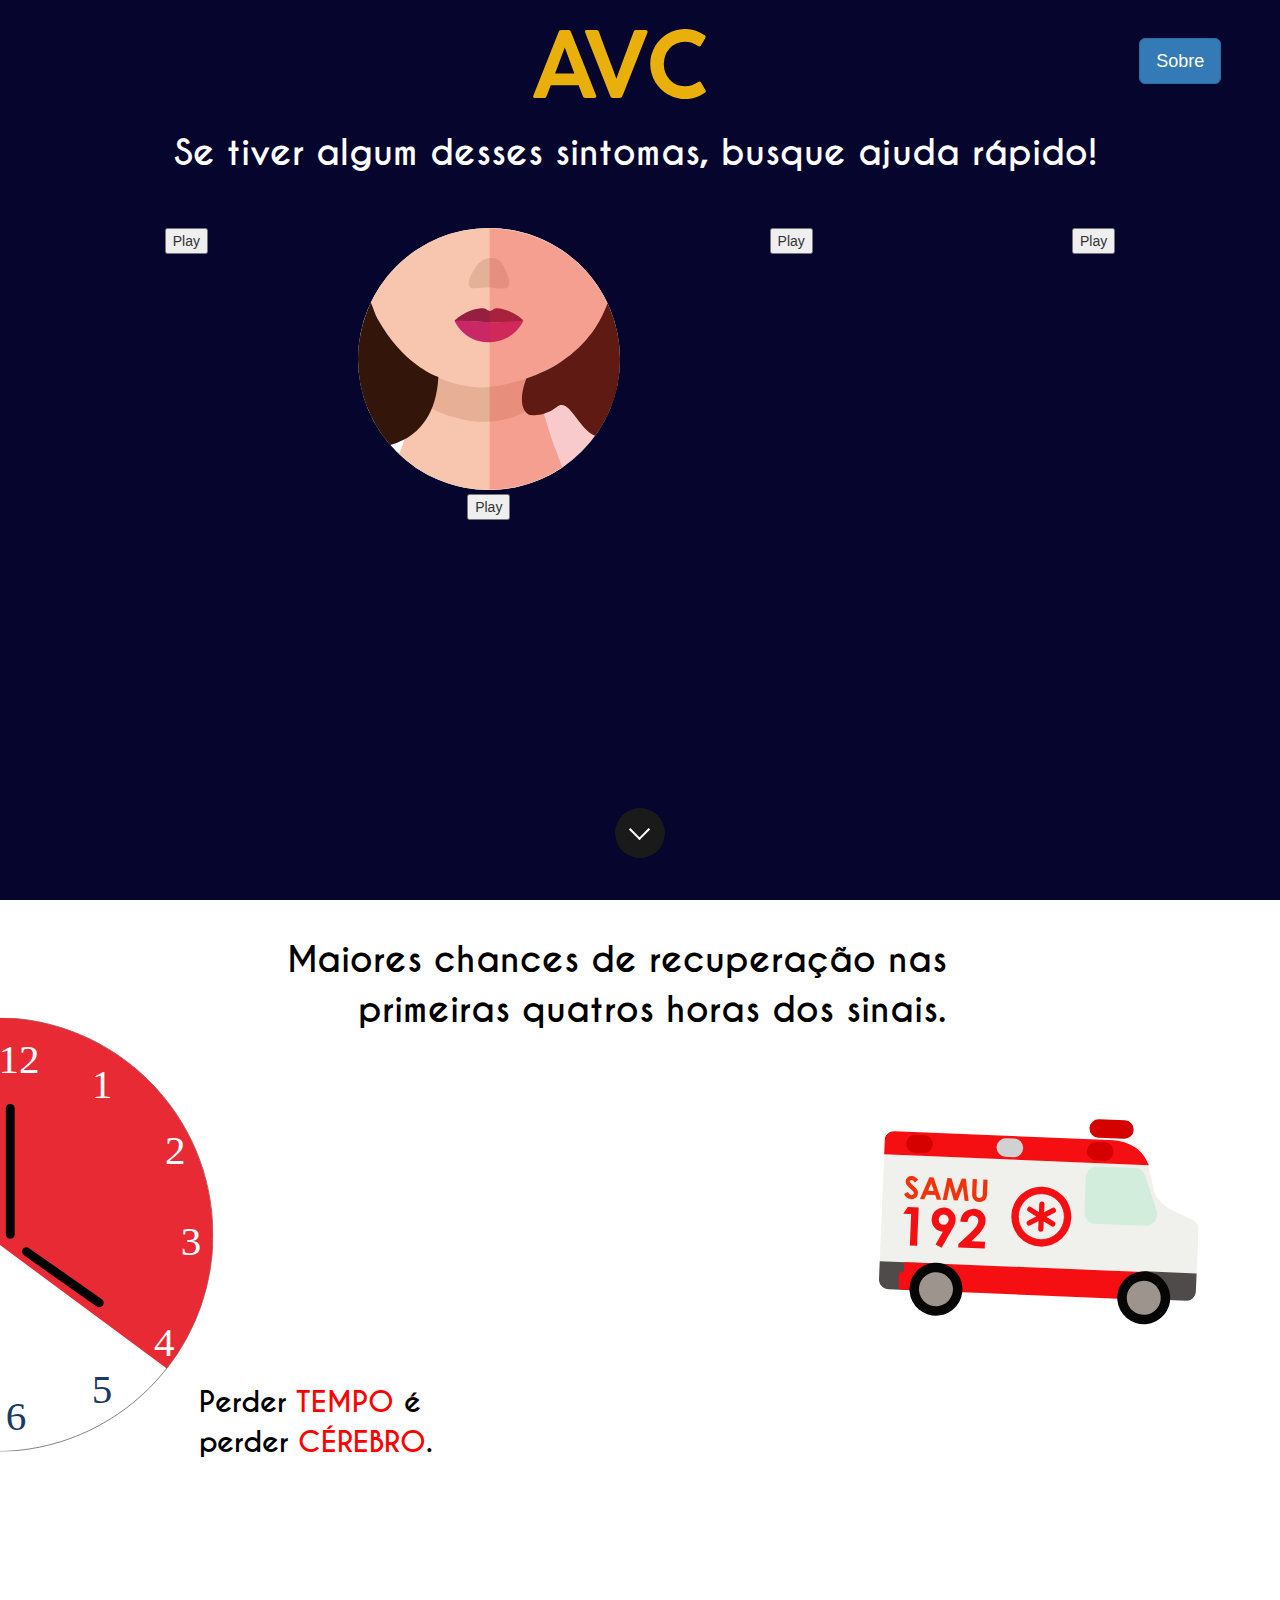
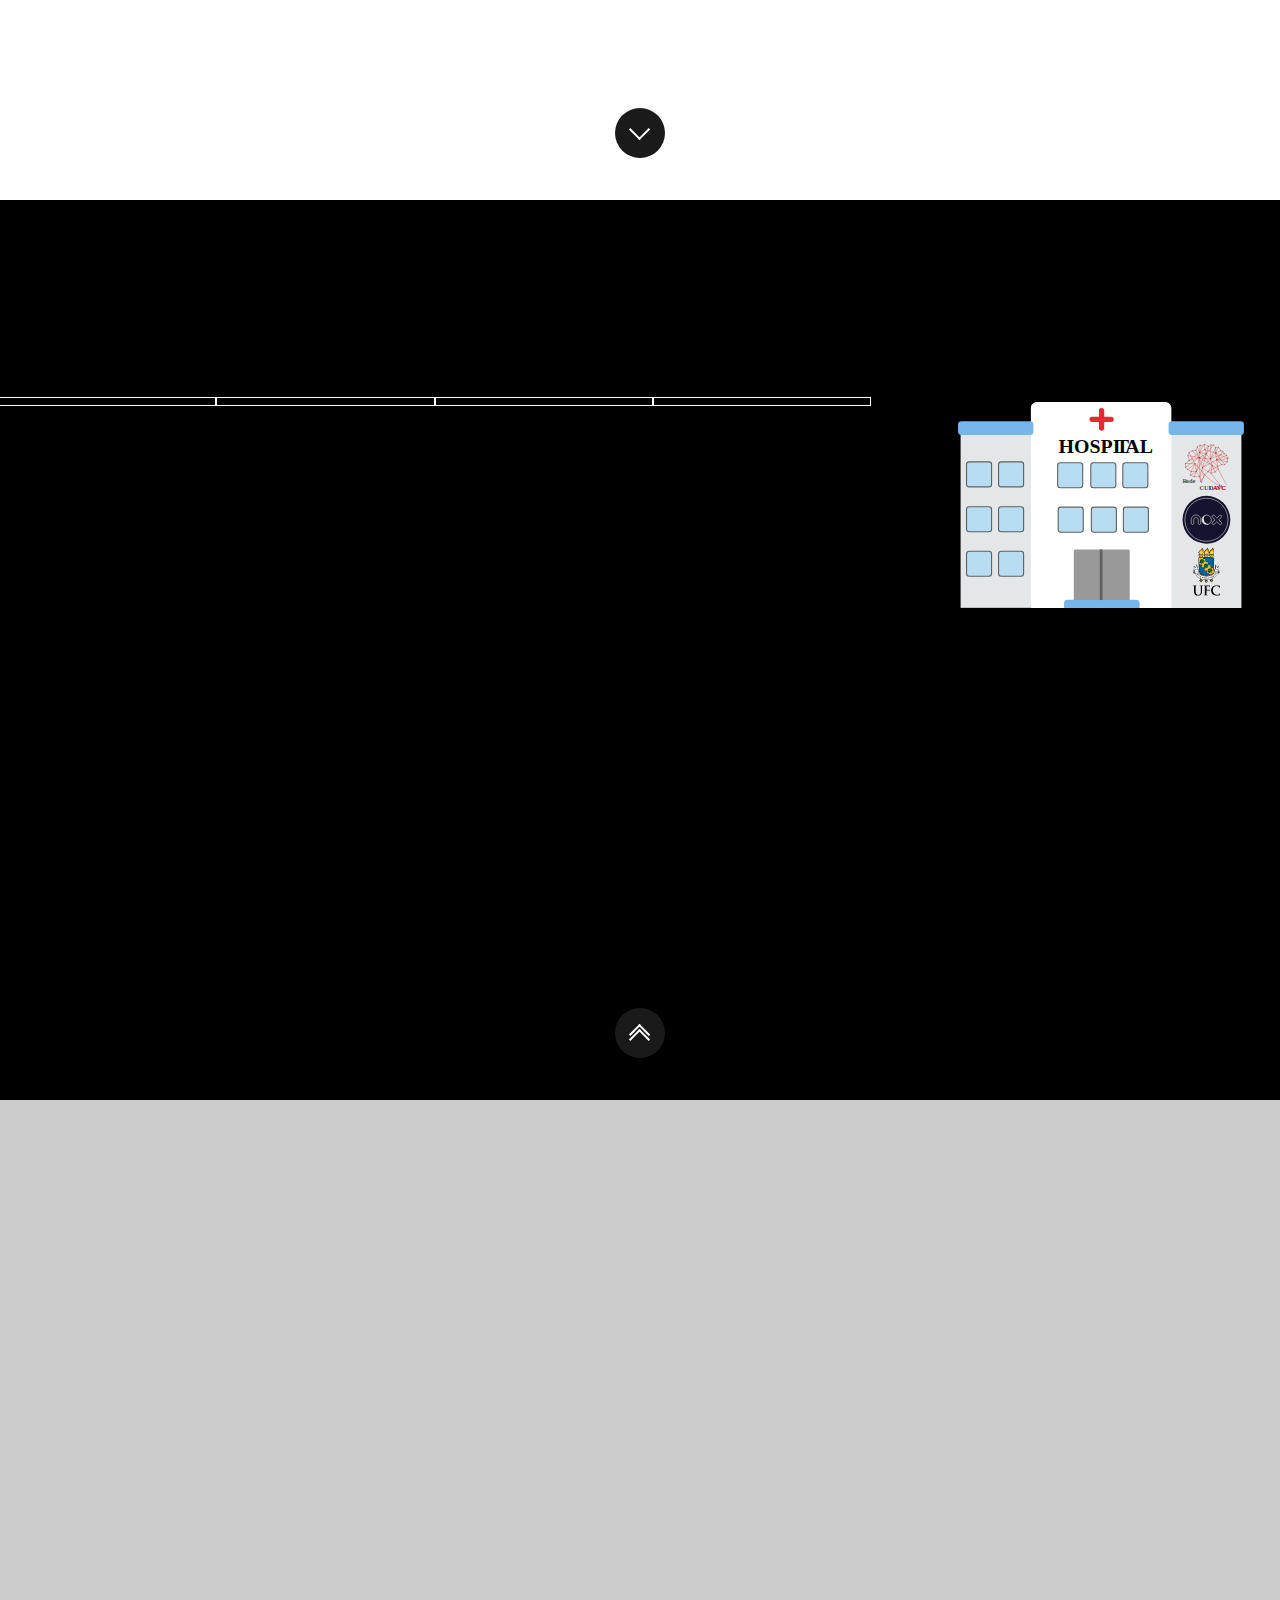
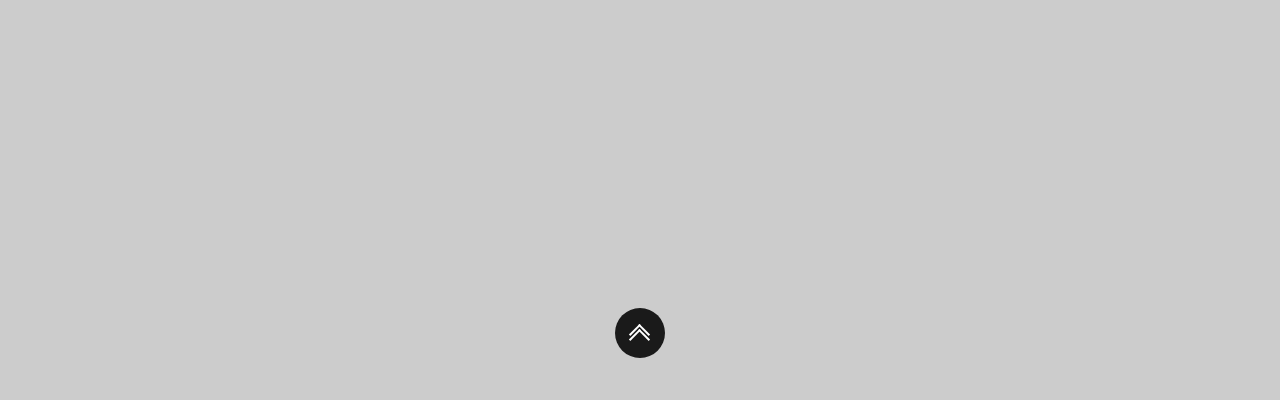
==== commit 146e49c7: "Animação e responsividade" ====
--- a/index.html
+++ b/index.html
@@ -26,17 +26,20 @@
    <body>
     
    <div id="secao-01" class="secao">
-      
-      <div class="row" style="padding-top: 0%;">
-         <div class="col-md-4 col-xs-6">
-         </div>
-         <div class="col-md-4 col-xs-6">
-            <div class="container" style="transform: scale(0.5); padding: 0%; margin: 0px;">
+   
+      <div class="container" style="height: 100%;"> 
+         
+      <div class="row">
+     
+         <div class="col-sm-2" style="margin-left: 40%;">
+         <!-- <div class="col-md-3 col-xs-3" style="margin-left: 35%;"> -->
+            <div class="container">
                <object type="image/svg+xml" data="imagens/titulo-avc.svg"></object>
             </div>
-          </div>
-         <div class="col-md-4 col-xs-6">
-            <div class="container" style="padding-top: 10%; padding-left: 75%;">
+         </div>
+
+         <div class="col-sm-2" style="padding-left: 33%; margin-top: 1%;">
+         <!-- <div class="col-md-1 col-xs-1" style="margin-left: 25%; margin-top: 1%;"> -->
                <button type="button" id="mymodal" class="btn btn-primary btn-lg" data-toggle="modal" data-target="#myModal">
                   Sobre
                </button>
@@ -58,286 +61,210 @@
                      </div>
                   </div>
                </div>
-            </div>
-         </div>
-      </div>
-
-      <div class="row">
-         <div class="container texto" style="text-align: center; color: #FFFFFF; font-size: 300%; padding: 0%; padding-bottom: 2%;">
+         </div>
+      </div>
+
+      <br>
+
+      <div class="row">
+         <div class="col-md-10 col-xs-10 texto" 
+                 style="text-align: center; color: #FFFFFF; font-size: 250%; margin-left: 8%;">
             Se tiver algum desses sintomas, busque ajuda rápido!
          </div>
       </div>
+      
+      <br>
+
+      <div class="container"> 
+         <div class="row">
+
+            <div class="col-sm-3">
+               <div class="container" style="text-align: center;">
+                  <object id="olho-parado"  type="image/svg+xml" data="imagens/olho-parado.svg"></object>
+                  <object id="olho-animado" type="image/svg+xml" data="imagens/olho-animado.svg" hidden></object>
+               
+                  <button id="olho-play" onclick="play('olho')">Play</button>
+                  <button id="olho-stop" onclick="stop('olho')" hidden>Stop</button>
+               </div>
+            </div>
+
+            <div class="col-sm-3">
+               <div class="container" style="text-align: center;">
+                  <object id="boca-parado"  type="image/svg+xml" data="imagens/boca-parado.svg"></object>
+                  <object id="boca-animado" type="image/svg+xml" data="imagens/boca-animado.svg" hidden></object>
+               
+                  <button id="boca-play" onclick="play('boca')">Play</button>
+                  <button id="boca-stop" onclick="stop('boca')" hidden>Stop</button>
+               </div>
+            </div>
+
+            <div class="col-sm-3">
+               <div class="container" style="text-align: center;">
+                  <object id="perna-parado"  type="image/svg+xml" data="imagens/perna-parado.svg"></object>
+                  <object id="perna-animado" type="image/svg+xml" data="imagens/perna-animado.svg" hidden></object>
+               
+                  <button id="perna-play" onclick="play('perna')">Play</button>
+                  <button id="perna-stop" onclick="stop('perna')" hidden>Stop</button>
+               </div>
+            </div>
+
+            <div class="col-sm-3">
+               <div class="container" style="text-align: center;">
+                  <object id="braco-parado"  type="image/svg+xml" data="imagens/braco-parado.svg"></object>
+                  <object id="braco-animado" type="image/svg+xml" data="imagens/braco-animado.svg" hidden></object>
+               
+                  <button id="braco-play" onclick="play('braco')">Play</button>
+                  <button id="braco-stop" onclick="stop('braco')" hidden>Stop</button>
+               </div>
+            </div>
+
+         </div>
+      </div>
+      </div>
+
+      <span class="icone-scroll">
+        <span class="scroll-next scroll"></span>
+      </span>
+
+   </div>
+
+    <div id="secao-02" class="secao">
+
+      <div class="row" style="width: 75%;">
+         <div class="col-md-10 col-xs-10 texto" 
+                 style="text-align: right; color: #000000; font-size: 250%; margin-left: 20%; margin-top: 2%;">
+               <div class="container">
+                  Maiores chances de recuperação nas primeiras quatros horas dos sinais.
+               </div>
+            
+          </div>
+      </div>
+
+      <div class="row">
+
+         <div class="col-md-2 col-xs-2" style="transform: scale(1.2); margin-left: 0.75%;">
+            <div class="container">
+               <object type="image/svg+xml" data="imagens/relogio.svg"></object>
+            </div>
+          </div>
+
+         <div class="col-md-3 col-xs-3" style="margin-left: 50%;">
+            <div class="container">
+               <object type="image/svg+xml" data="imagens/ambulancia.svg" style="transform: rotate(310deg);"></object>
+            </div>
+         </div>
+
+      </div>
+
+      <div class="row" style="width: 75%;">
+         <div class="col-md-5 col-xs-5 texto" 
+                 style="text-align: left; color: #000000; font-size: 200%; margin-left: 20%; margin-top: -5%;">
+            <div class="container">
+                Perder <b style="color: red;">TEMPO</b> é <br> perder <b style="color: red;">CÉREBRO</b>.
+            </div>
+         </div>
+      </div>
+
+      <span class="icone-scroll">
+        <span class="scroll-next scroll"></span>
+      </span>
+    </div>
+
+    <div id="secao-03" class="secao">
+
+      <div class="row">
+
+         <div class="col-md-2 col-xs-2 divTableCell" style="margin-left: 1%; margin-top: 15%;">
+            <div class = "container">
+               <object type="image/svg+xml" data="imagens/seta-1.svg"></object>
+            </div>
+         </div>
+         <div class="col-md-2 col-xs-2 divTableCell" style="margin-top: 15%;">
+            <div class = "container">
+               <object type="image/svg+xml" data="imagens/seta-2.svg"></object>
+            </div>
+         </div>
+         <div class="col-md-2 col-xs-2 divTableCell" style="margin-top: 15%;">
+            <div class = "container">
+               <object type="image/svg+xml" data="imagens/seta-3.svg"></object>
+            </div>
+         </div>
+         <div class="col-md-2 col-xs-2 divTableCell" style="margin-top: 15%;">
+            <div class = "container">
+               <object type="image/svg+xml" data="imagens/seta-4.svg"></object>
+            </div>
+         </div>
+
+         <div class="col-md-3 col-xs-3" style="margin-left: 5%; margin-top: 15%;">
+            <div class = "container">
+               <object type="image/svg+xml" data="imagens/hospital.svg"></object>
+            </div>
+         </div>
+
+      </div>      
+
+      <span class="icone-scroll">
+        <span class="scroll-top scroll"></span>
+        <span class="scroll-top scroll"></span>
+      </span>
+    </div>
+
+    <div id="secao-04" class="secao">
+      <span class="icone-scroll">
+        <span class="scroll-top scroll"></span>
+        <span class="scroll-top scroll"></span>
+      </span>
+    </div>
+
+  </body>
+
+  <script src="scripts/jquery-3.1.1.min.js"></script>
   
-      <div class="row">
-         <div class="col-md-3 col-xs-6 divTableCell">
-            <div class="container">
-               <object type="image/svg+xml" data="imagens/sintoma1.svg"></object>
-            </div>
-         </div>
-
-         <div class="col-md-3 col-xs-6 divTableCell">
-            <div class="container">
-               <object type="image/svg+xml" data="imagens/sintoma2.svg"></object>
-            </div>
-         </div>
-
-         <div class="col-md-3 col-xs-6 divTableCell">
-            <div class="container">
-               <!-- <object type="image/svg+xml" data="imagens/sintoma3.svg"></object> -->
-               <div class='figure'></div>
-            
-               <button id="playPerna" onclick="iniciaPerna()">Play</button>
-               <button id="stopPerna" onclick="paraPerna()" hidden>Stop</button>
-            </div>
-         </div>
-
-         <div class="col-md-3 col-xs-6 divTableCell">
-            <div class="container">
-               <!-- <object type="image/svg+xml" data="imagens/exemploAnimacao.svg"></object> -->
-
-               <svg id="sintoma1" xmlns="http://www.w3.org/2000/svg" xmlns:xlink="http://www.w3.org/1999/xlink" 
-                    viewBox="0 0 224.020000 224.020000" shape-rendering="geometricPrecision" text-rendering="geometricPrecision">
-
-                  <style>
-                     <![CDATA[
-                     #sintoma1-path12_ts {
-                        animation-name: sintoma1-path12_ts__ts;
-                        animation-duration: 3000ms;
-                        animation-timing-function: linear;
-                        animation-iteration-count: infinite; 
-                        animation-direction: normal;
-                        animation-fill-mode: forwards;
-                        animation-play-state: paused;
-                     }
-
-                     @keyframes sintoma1-path12_ts__ts { 
-                        0% {transform: translate(170.059998px,138.371780px) scale(1,1)} 
-                        50% {transform: translate(170.059998px,138.371780px) scale(0.500000,0.500000)} 
-                        100% {transform: translate(170.059998px,138.371780px) scale(1,1)} 
-                     }
-
-                     #sintoma1-circle1 {
-                        animation-name: sintoma1-circle1__rd;
-                        animation-duration: 3000ms;
-                        animation-timing-function: linear ;
-                        animation-iteration-count: infinite;
-                        animation-direction: normal;
-                        animation-fill-mode: forwards;
-                        animation-play-state: paused; 
-                     }
-
-                     @keyframes sintoma1-circle1__rd { 
-                        0% {r: 11.250000px} 
-                        100% {r: 6.145000px} 
-                     }
-                     ]]>
-                  </style>
-
-                  <script>
-                     function iniciaOlho() {
-                        $("#playOlho").hide();
-                        $("#stopOlho").show();
-                        $("#sintoma1-path12_ts").css("animation-play-state", "running");
-                        $("#sintoma1-circle1").css("animation-play-state", "running");
-                     }
-
-                     function paraOlho() {
-                        $("#playOlho").show();
-                        $("#stopOlho").hide();
-                        $("#sintoma1-path12_ts").css("animation-play-state", "paused");
-                        $("#sintoma1-circle1").css("animation-play-state", "paused");
-                     }
-                  </script>
-
-                  <g id="sintoma1-layer-2">
-                     <g id="sintoma1-layer-1">
-                        <g id="sintoma1-g1">
-                           <g id="sintoma1-vis-o">
-                              <path id="sintoma1-path1"  d="M222.850000,128.220000Q222.460000,130.980000,221.910000,133.700000C215.680498,165.175642,196.259732,192.472073,168.566031,208.676444C140.872331,224.880816,107.561667,228.439042,77.070000,218.450000Q74.390000,217.580000,71.770000,216.570000C28.497412,199.942578,-0.044097,158.357158,0,112C0,111.610000,0,111.220000,0,110.840000C0,110.840000,0,110.840000,0,110.840000C1.295205,97.340735,3.893989,83.998526,7.760000,71C11.626011,58.001474,7.760000,71,7.760000,71C23.494835,31.160326,60.531443,3.748504,103.230000,0.340000Q107.580000,0,112,0C130.546929,-0.026203,148.807707,4.572502,165.130000,13.380000C170.256674,16.273113,175.166276,19.535040,179.820000,23.140000C184.473724,26.744960,213.180000,48.920000,222.850000,128.220000Z" fill="rgb(206,151,124)" stroke="none" stroke-width="1"/><path id="sintoma1-path2" d="M16.750000,53.080000L1.830000,132.260000C0.610238,125.575677,-0.002259,118.794703,0,112C0,111.610000,0,111.220000,0,110.840000C0,110.840000,0,110.840000,0,110.840000C0.119912,97.196320,2.750413,83.691273,7.760000,71C12.769587,58.308727,7.760000,71,7.760000,71C10.213756,64.769401,13.222525,58.771942,16.750000,53.080000Z" fill="rgb(61,26,3)" stroke="none" stroke-width="1"/>
-                              <path id="sintoma1-path3"  d="M224,112C224.001069,117.424465,223.610050,122.841914,222.830000,128.210000Q222.440000,130.970000,221.890000,133.690000C220.260000,116.280000,217.440000,106.120000,217.440000,106.120000C187.020000,92.120000,188.440000,68.460000,188.440000,68.460000C151.870000,62,133.830000,12.240000,103.230000,0.340000Q107.580000,0,112,0C173.855892,0,224,50.144108,224,112Z" fill="rgb(61,26,3)" stroke="none" stroke-width="1"/>
-                              <path id="sintoma1-path4"  d="M138.360000,120.870000C137.640000,120.970000,129.360000,113.690000,136.030000,107.080000C144.720000,101.370000,175.980000,97.800000,196.710000,105.770000C202.590000,108.920000,212.960000,122.300000,212.270000,122.770000C211.140000,123.640000,194.270000,115.200000,179.190000,114.180000C154.650000,112.100000,142.270000,120.310000,138.360000,120.870000Z" fill="rgb(61,26,3)" stroke="none" stroke-width="1"/>
-                              <path id="sintoma1-path5"  d="M87.300000,126.260000C88.010000,126.430000,96.890000,119.970000,90.940000,112.750000C64.590000,106.570000,44.230000,105.030000,30.460000,107.830000C24.300000,110.410000,12.910000,120.540000,13.540000,121.130000C14.590000,122.130000,29.650000,118.460000,43.770000,118.960000C58.150000,119.830000,83.460000,125.330000,87.300000,126.260000Z" fill="rgb(61,26,3)" stroke="none" stroke-width="1"/>
-                              <path id="sintoma1-path6"  d="M95.130000,130.280000C109.790000,124.430000,99.630000,110.180000,99.630000,110.180000C99.630000,110.180000,105.720000,122.600000,95.130000,130.280000Z" fill="rgb(170,125,111)" stroke="none" stroke-width="1"/>
-                              <path id="sintoma1-path7"  d="M126.110000,214.080000C114.560000,215.080000,117.260000,212.080000,99.610000,214.030000C88.920000,215.200000,98.150000,197.850000,103.610000,192.400000C109.520000,186.490000,119.010000,186.810000,122.770000,192.400000C128.370000,200.720000,132.490000,213.520000,126.110000,214.080000Z" fill="rgb(191,139,119)" stroke="none" stroke-width="1"/>
-                              <path id="sintoma1-path8"  d="M32,152.180000L24.340000,141.640000C43.540000,123.080000,72.860000,135.580000,82.120000,147.710000" fill="none" stroke="rgb(0,0,0)" stroke-width="2" stroke-miterlimit="10"/>
-                              <path id="sintoma1-path9"  d="M71.750000,146.520000C71.750000,152.730000,71.750000,148.750000,60.510000,148.360000C47.740000,147.920000,46.640000,152.810000,46.640000,146.590000C46.640000,140.370000,54.290000,135.280000,60.510000,135.280000C63.491033,135.280000,66.349971,136.464211,68.457880,138.572120C70.565789,140.680029,71.750000,143.538967,71.750000,146.520000Z" fill="rgb(0,0,0)" stroke="rgb(0,0,0)" stroke-width="2" stroke-miterlimit="10"/>
-                              <path id="sintoma1-path10" d="M78,155.050000C55.640000,142.580000,36.820000,156.490000,36.820000,156.490000C49.864795,150.793826,64.589182,150.278937,78,155.050000Z" fill="rgb(170,125,111)" stroke="none" stroke-width="1"/>
-                              <path id="sintoma1-path11" d="M149.360000,157.750000C154.662907,165.266149,163.833215,169.038720,172.890000,167.430000C164.083336,167.400807,155.637771,163.926388,149.360000,157.750000Z" fill="rgb(170,125,111)" stroke="none" stroke-width="1"/>
-                                 <g id="sintoma1-path12_ts" transform="translate(170.059998,138.371780) scale(1,1)">
-                                    <path id="sintoma1-path12" d="M141.170000,147.552082C150.750000,134.848100,173.670000,126.026465,198.950000,143.365778L191.290000,150.640000" transform="translate(-170.059998,-138.371780)" fill="none" stroke="rgb(0,0,0)" stroke-width="2" stroke-miterlimit="10"/>
-                                </g>
-                              <circle id="sintoma1-circle1" r="11.250000" transform="matrix(1 0 0 1 167.22999999999999 152.42500000072511)" fill="rgb(0,0,0)" stroke="rgb(0,0,0)" stroke-width="2" stroke-miterlimit="10"/>
-                              <path id="sintoma1-path13" d="M90.560000,201.190000L77.070000,218.450000Q74.390000,217.580000,71.770000,216.570000C79.630000,207.640000,90.560000,201.190000,90.560000,201.190000Z" fill="rgb(191,139,119)" stroke="none" stroke-width="1"/>
-                           </g>
-                        </g>
-                       </g>
-</g></svg>
-
-<button id="playOlho" onclick="iniciaOlho()">Play</button>
-<button id="stopOlho" onclick="paraOlho()" hidden>Stop</button>
-          </div>
-        </div>
-      </div>
+   <script>
+      var _AlturaDocumento = $(window).height(); //pega altura da janela
+
+      function AlturaSecao() {
+         $('.secao').height(_AlturaDocumento); //atribui o valor da variável a todas as divs com a classe secao
+      }
+
+      function ScrollSecao() {
+         var body = $('html, body');
+         if ($(this).parent('.secao').is('#secao-01')) {
+            //verifica se está na primeira seção e rola para a segunda
+            body.animate({ scrollTop: _AlturaDocumento }, '500');
+         } else if ($(this).parent('.secao').is('#secao-02')) {
+            //verifica se está na segunda seção e rola para a terceira
+            body.animate({ scrollTop: _AlturaDocumento * 2 }, '500');
+         } else if ($(this).parent('.secao').is('#secao-03')) {
+            //verifica se está na terceira seção e rola para a quarta
+            //body.animate({ scrollTop: _AlturaDocumento * 3 }, '500');
+            body.animate({ scrollTop: 0 }, '800');
+         } else {
+            //rola para o início da página
+            //body.animate({ scrollTop: 0 }, '800');
+         }
+      }
+
+      $('.icone-scroll').click(ScrollSecao); //chama a função na ação de click no ícone
+
+      $(AlturaSecao); //chama a nossa função só depois que o documento estiver completamente carregado 
+
+      function play(parte) {
+         $("#" + parte + "-play").hide();
+         $("#" + parte + "-stop").show();
+
+         $("#" + parte + "-parado").hide();
+         $("#" + parte + "-animado").show();
+      }
+
+      function stop(parte) {
+         $("#" + parte + "-play").show();
+         $("#" + parte + "-stop").hide();
       
-      <div class="row">
-         <div class="col-md-12 col-xs-6">
-         <div class="container" style="padding-top: 2%;">
-         <span class="icone-scroll">
-            <span class="scroll-next scroll"></span>
-         </span>
-         </div>
-         </div>
-      </div>
-
-    </div>
-
-    <div id="secao-02" class="secao">
-
-      <div class="row">
-         <div class="col-md-12 col-xs-6">
-            <div class="container">
-               Maiores chances de recuperação nas primeiras quatros horas dos sinais.
-            </div>
-          </div>
-      </div>
-
-      <div class="row">
-         <div class="col-md-2 col-xs-6" style="transform: scale(1.2);">
-            <div class="container">
-               <object type="image/svg+xml" data="imagens/relogio.svg"></object>
-            </div>
-          </div>
-           <div class="col-md-5 col-xs-6">
-            <div class="container">
-            </div>
-          </div>
-          <div class="col-md-3 col-xs-6">
-            <div class="container">
-               <object type="image/svg+xml" data="imagens/ambulancia.svg" style="transform: rotate(310deg);"></object>
-            </div>
-          </div>
-      </div>
-
-      <div class="row">
-         <div class="col-md-8 col-xs-6">
-            <div class="container">
-            </div>
-         </div>
-         <div class="col-md-2 col-xs-6">
-            <div class="container">
-             Perder tempo é perder cérebro.
-            </div>
-         </div>
-      </div>
-
-
-
-      <span class="icone-scroll">
-        <span class="scroll-next scroll"></span>
-      </span>
-    </div>
-
-    <div id="secao-03" class="secao">
-      <div class="row" style="height: 25%;">
-      </div>
-
-      <div class="row">
-         <div class="col-md-2 col-xs-6" style="transform: rotate(270deg);">
-            <div class = "container">
-               <object type="image/svg+xml" data="imagens/seta.svg"></object>
-            </div>
-         </div>
-         <div class="col-md-2 col-xs-6" style="transform: rotate(270deg);">
-            <div class = "container">
-               <object type="image/svg+xml" data="imagens/seta.svg"></object>
-            </div>
-         </div>
-         <div class="col-md-2 col-xs-6" style="transform: rotate(270deg);">
-            <div class = "container">
-               <object type="image/svg+xml" data="imagens/seta.svg"></object>
-            </div>
-         </div>
-         <div class="col-md-2 col-xs-6" style="transform: rotate(270deg);">
-            <div class = "container">
-               <object type="image/svg+xml" data="imagens/seta.svg"></object>
-            </div>
-         </div>
-
-         <div class="col-md-1 col-xs-6">
-         </div>
-
-         <div class="col-md-3 col-xs-6">
-            <div class = "container">
-               <object type="image/svg+xml" data="imagens/hospital.svg"></object>
-            </div>
-         </div>
-      </div>      
-
-
-      <span class="icone-scroll">
-        <span class="scroll-next scroll"></span>
-      </span>
-    </div>
-
-    <div id="secao-04" class="secao">
-      <span class="icone-scroll">
-        <span class="scroll-top scroll"></span>
-        <span class="scroll-top scroll"></span>
-      </span>
-    </div>
-
-  </body>
-
-  <script src="scripts/jquery-3.1.1.min.js"></script>
-  <script>
-  var _AlturaDocumento = $(window).height(); //pega altura da janela
-
-function AlturaSecao() {
-    $('.secao').height(_AlturaDocumento); //atribui o valor da variável a todas as divs com a classe secao
-}
-
-function ScrollSecao() {
-    console.log('entrou');
-    var body = $('html, body');
-    if ($(this).parent('.secao').is('#secao-01')) {
-        //verifica se está na primeira seção e rola para a segunda
-        body.animate({ scrollTop: _AlturaDocumento }, '500');
-    } else if ($(this).parent('.secao').is('#secao-02')) {
-        //verifica se está na segunda seção e rola para a terceira
-        body.animate({ scrollTop: _AlturaDocumento * 2 }, '500');
-    } else if ($(this).parent('.secao').is('#secao-03')) {
-        //verifica se está na terceira seção e rola para a quarta
-        body.animate({ scrollTop: _AlturaDocumento * 3 }, '500');
-    } else {
-        //rola para o início da página
-        body.animate({ scrollTop: 0 }, '800');
-    }
-}
-
-$('.icone-scroll').click(ScrollSecao); //chama a função na ação de click no ícone
-
-$(AlturaSecao); //chama a nossa função só depois que o documento estiver completamente carregado 
-
-
-  function iniciaPerna() {
-    $("#playPerna").hide();
-    $("#stopPerna").show();
-    $(".figure").css("animation-play-state", "running");
-  }
-
-  function paraPerna() {
-    $("#playPerna").show();
-    $("#stopPerna").hide();
-    $(".figure").css("animation-play-state", "paused");
-    
-  }
-
-
-  </script>
-
-
-
-
-
+         $("#" + parte + "-parado").show();
+         $("#" + parte + "-animado").hide();
+      }
+
+   </script>
 
 </html>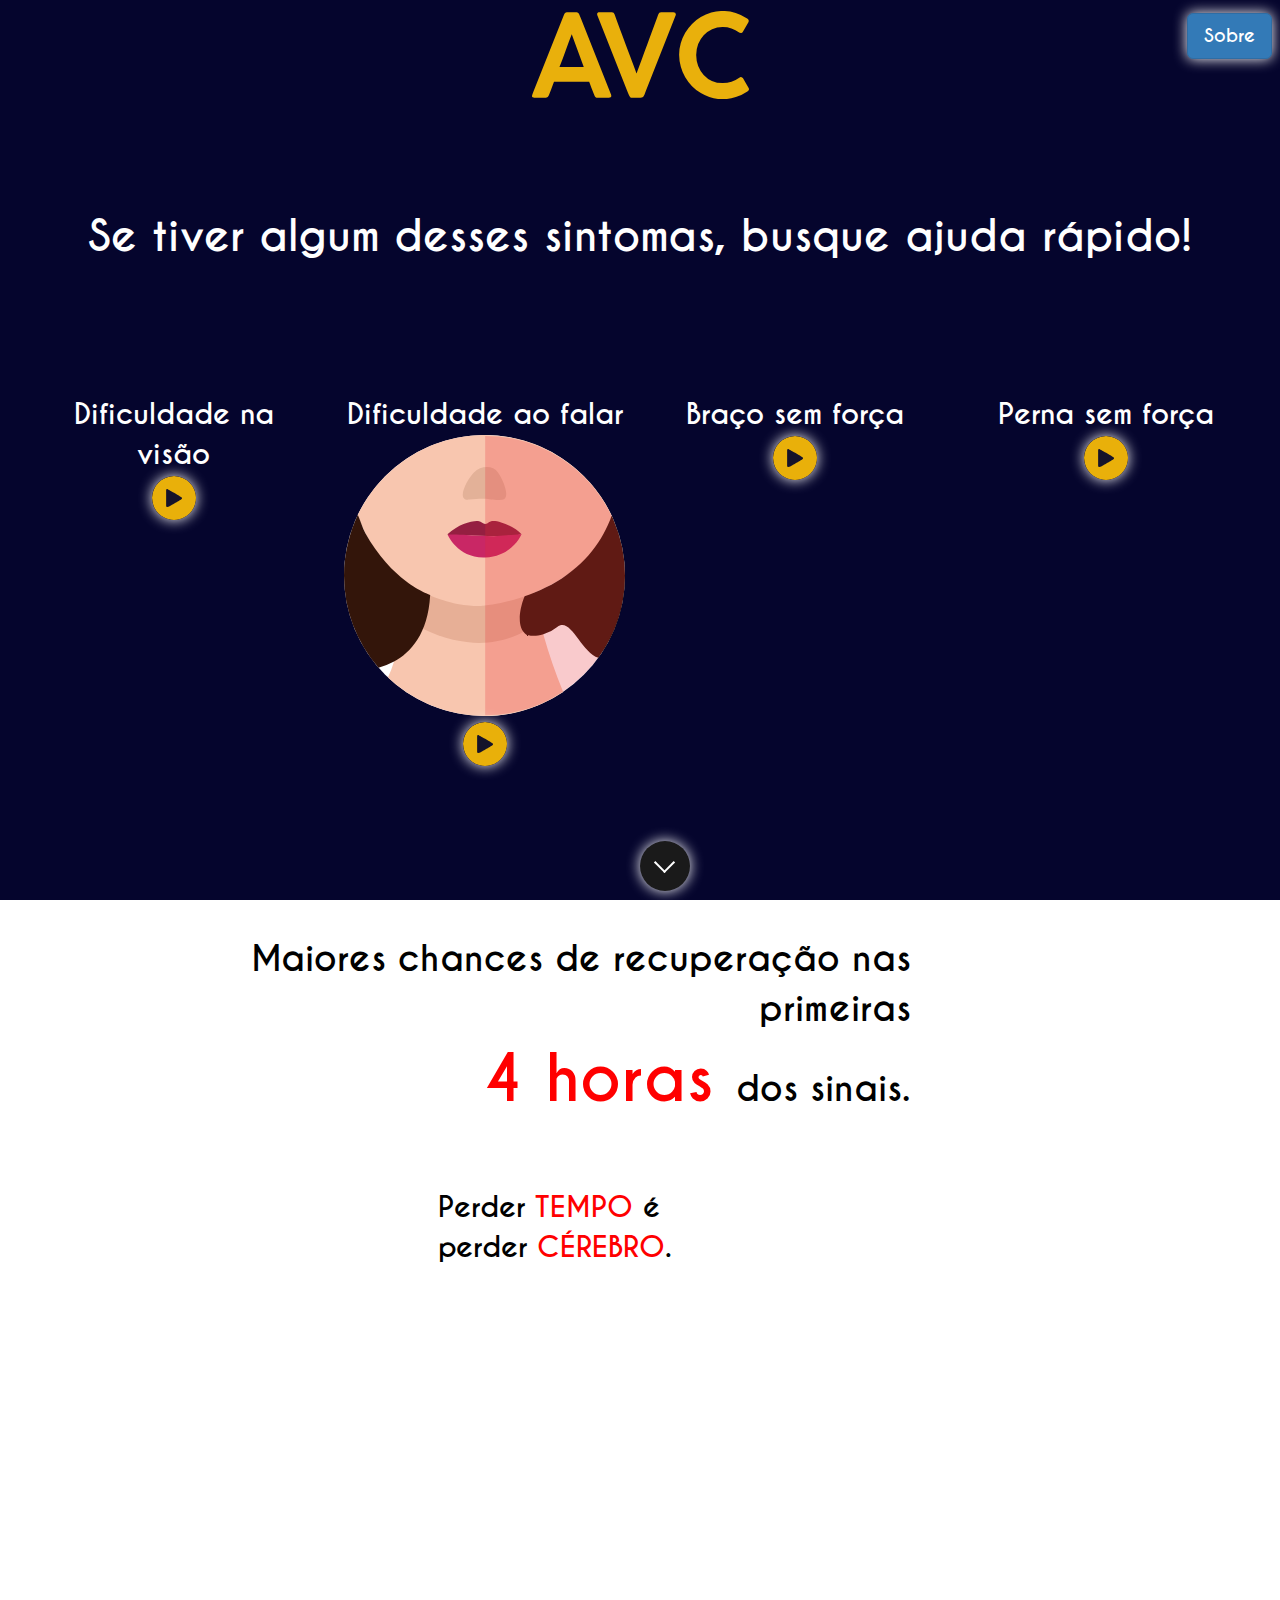
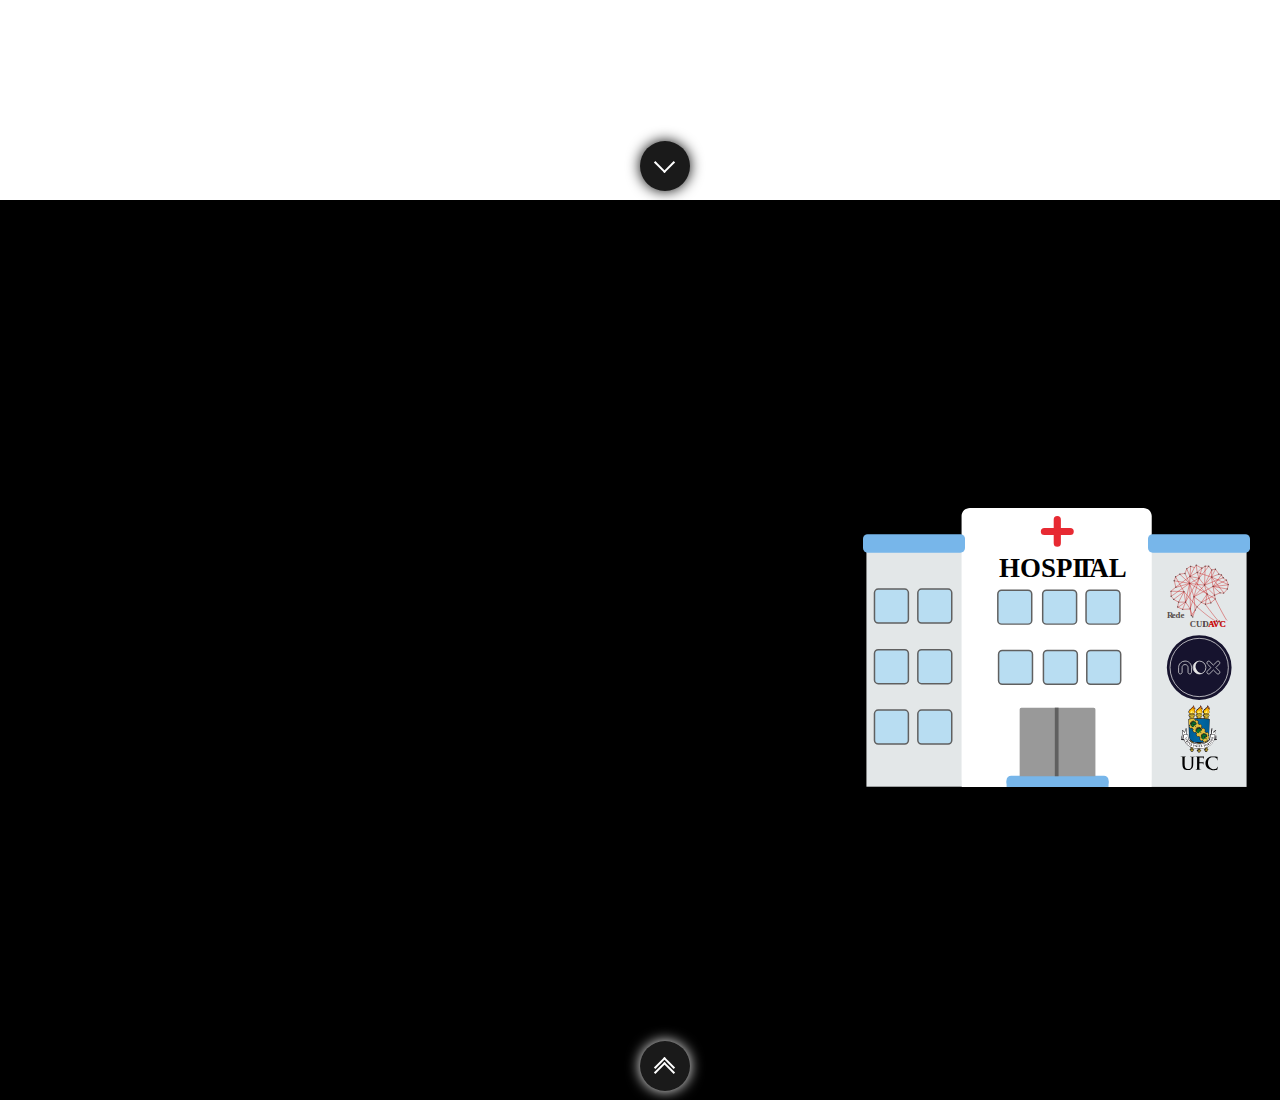
==== commit 8505134a: "Revert "Teste #1 de responsividade das setas"" ====
--- a/index.html
+++ b/index.html
@@ -26,103 +26,220 @@
    <body>
     
    <div id="secao-01" class="secao">
-   
-      <div class="container" style="height: 100%;"> 
+
+      <div class="container" style="height: 100%; padding: 0%;"> 
          
-      <div class="row">
-     
-         <div class="col-sm-2" style="margin-left: 40%;">
-         <!-- <div class="col-md-3 col-xs-3" style="margin-left: 35%;"> -->
-            <div class="container">
-               <object type="image/svg+xml" data="imagens/titulo-avc.svg"></object>
-            </div>
-         </div>
-
-         <div class="col-sm-2" style="padding-left: 33%; margin-top: 1%;">
-         <!-- <div class="col-md-1 col-xs-1" style="margin-left: 25%; margin-top: 1%;"> -->
-               <button type="button" id="mymodal" class="btn btn-primary btn-lg" data-toggle="modal" data-target="#myModal">
-                  Sobre
-               </button>
+         <div class="row" style="height: 100%;">
+
+            <div class="col-lg-12 col-md-12 col-sm-12">
+               <div class="row">
+                  <div class="col-lg-4 col-md-4 col-sm-4"></div>
                
-               <!-- Modal -->
-               <div class="modal fade" id="myModal" tabindex="-1" role="dialog" aria-labelledby="myModalLabel">
-                  <div class="modal-dialog" role="document">
-                     <div class="modal-content">
-                        <div class="modal-header">
-                           <button type="button" class="close" data-dismiss="modal" aria-label="Close"><span aria-hidden="true">&times;</span></button>
-                           <h4 class="modal-title" id="myModalLabel">Modal title</h4>
+                  <div class="col-lg-4 col-md-4 col-sm-4 align-self-center">
+                     <div class="row">
+                        <div class="col-lg-7 col-md-7 col-sm-12" style="margin: auto;">
+                           <div class="container" style="margin: 0%; padding: 0%; margin-top: 5%;">
+                              <object type="image/svg+xml" data="imagens/titulo-avc.svg"></object>
+                           </div>
                         </div>
-                        <div class="modal-body">
-                           <a class="test-popup-link" href="http://i.imgur.com/YZ7AGyF.jpg">Open popup</a>
+                     </div>
+                  </div>
+
+                  <div class="col-lg-4 col-md-4 col-sm-4" style="margin-top: 1%; text-align: right;">
+                     <button type="button" id="mymodal" class="btn btn-primary btn-lg texto" data-toggle="modal" data-target="#myModal"
+                     style="box-shadow: 0 0 0.75em white;">
+                     Sobre
+                     </button>
+               
+                     <!-- Modal -->
+                     <div class="modal fade" id="myModal" tabindex="-1" role="dialog" aria-labelledby="myModalLabel">
+                        <div class="modal-dialog" role="document">
+                           <div class="modal-content">
+
+                              <div class="modal-header">
+                                 <button type="button" class="close" data-dismiss="modal" aria-label="Close"><span aria-hidden="true">&times;</span></button>
+                                 <h4 class="modal-title texto" id="myModalLabel" style="text-align: left;">Sobre o infográfico</h4>
+                              </div>
+                              
+                              <!-- <div class="modal-body" style="text-align: center;"> -->
+                              <div>
+                                 <div class="col-lg-12 col-md-12 col-sm-12">
+                                    <div class="container">
+                                       <div class="row text-center" style="align-self: center;">
+                                          <!-- <a class="test-popup-link" href="http://i.imgur.com/YZ7AGyF.jpg">Open popup</a> -->
+                                          <div class="col-lg-4 col-md-4 col-sm-4">
+                                             <object id="logo-rede-cuidavc" type="image/svg+xml" data="imagens/logo-rede-cuidavc.svg"></object>
+                                          </div>
+                                          <div class="col-lg-4 col-md-4 col-sm-4">
+                                             <object id="logo-ppgfisio"     type="image/svg+xml" data="imagens/logo-ppgfisio.svg"></object>
+                                          </div>
+                                          <div class="col-lg-4 col-md-4 col-sm-4">
+                                             <object id="logo-nox"          type="image/svg+xml" data="imagens/logo-nox.svg"></object>
+                                          </div>
+                                       </div>
+                                    </div>
+                                 </div>
+
+                                 <div class="col-lg-12 col-md-12 col-sm-12">
+                                    <div class="container">
+                                       <div class="row texto" style="align-self: center;">
+                                          Visite o nosso Instagram &nbsp; 
+                                          <a target="_blank" class="test-popup-link" href="https://www.instagram.com/p/CLU-C-6ncqD/?igshid=z30su9bksep5">@redecuidavc</a>
+                                       </div>
+                                    </div>
+                                 </div>
+
+                              </div>
+
+                              <div class="modal-footer">
+                                 <button type="button" class="btn btn-primary texto" data-dismiss="modal">Fechar</button>
+                              </div>
+
+                           </div>
                         </div>
-                        <div class="modal-footer">
-                           <button type="button" class="btn btn-primary" data-dismiss="modal">Close</button>
-                        </div>
-                     </div>
-                  </div>
-               </div>
-         </div>
+                     </div>
+                  </div>
+               </div>
+            </div>
+
+            <div class="col-lg-12 col-md-12 col-sm-12 align-self-center">
+               <div class="texto" style="text-align: center; color: #FFFFFF; font-size: 300%; padding: 0%; margin: auto;">
+                  Se tiver algum desses sintomas, busque ajuda rápido!
+               </div>
+            </div>
+
+            <div class="col-lg-12 col-md-12 col-sm-12">
+               <div class="container">
+               <div class="row text-center" >
+        
+               <div class="col-lg-3 col-md-6 col-sm-5 col-sm-offset-1 col-md-offset-0"> <!--  antes era col-lg-3 col-md-3 col-sm-6 -->
+                  <div style="text-align: center;">
+
+                     <div class="texto" style="text-align: center; color: #FFFFFF; font-size: 200%;">
+                        Dificuldade na visão
+                     </div>
+
+                     <object id="olho-parado"  type="image/svg+xml" data="imagens/olho-parado.svg"></object>
+                     <object id="olho-animado" type="image/svg+xml" data="imagens/olho-animado.svg" hidden></object>
+
+                     <button id="olho-play" onclick="play('olho')" style="width: 20%; height: 20%; background-color: #05052D; border: none;">
+                        <svg width="100%" height="100%" viewBox="0 0 33.15 33.15" aria-hidden="true" tabindex="0" fill="none" style="border-radius:50%; box-shadow: 0 0 1em white;">
+                           <circle cx="16.57" cy="16.57" r="16.57" fill="#e9b00a"/>
+                           <path d="M10.61,10.74V22.57s0,1.15,1.44.58,10.1-5.78,10.1-5.78.87-.57,0-1.44S11.76,9.87,11.76,9.87,10.61,9.58,10.61,10.74Z" fill="#15132a"/>
+                        </svg>   
+                     </button>
+                  
+                     <button id="olho-stop" onclick="stop('olho')" style="width: 20%; height: 20%; background-color: #05052D; border: none;" hidden>
+                        <svg width="100%" height="100%" viewBox="0 0 33.14 33.14" aria-hidden="true" tabindex="0" fill="none">
+                           <circle cx="16.57" cy="16.57" r="16.57" fill="#e9b00a"/>
+                           <g>
+                              <line x1="14.12" y1="11.14" x2="14.12" y2="22.01" fill="#15132a" stroke="#151429" stroke-linecap="round" stroke-miterlimit="10" stroke-width="3"/>
+                              <line x1="19.03" y1="11.14" x2="19.03" y2="22.01" fill="#15132a" stroke="#151429" stroke-linecap="round" stroke-miterlimit="10" stroke-width="3"/>
+                           </g>
+                        </svg>
+                     </button>
+
+                  </div>
+               </div>
+
+               <div class="col-lg-3 col-md-6 col-sm-5"> <!--  antes era col-lg-3 col-md-3 col-sm-6 -->
+                  <div style="text-align: center;">
+
+                     <div class="texto" style="text-align: center; color: #FFFFFF; font-size: 200%;">
+                        Dificuldade ao falar
+                     </div>
+
+                     <object id="boca-parado"  type="image/svg+xml" data="imagens/boca-parado.svg"></object>
+                     <object id="boca-animado" type="image/svg+xml" data="imagens/boca-animado.svg" hidden></object>
+                     
+                     <button id="boca-play" onclick="play('boca')" style="width: 20%; height: 20%; background-color: #05052D; border: none;">
+                        <svg width="100%" height="100%" viewBox="0 0 33.14 33.14" aria-hidden="true" tabindex="0" fill="none" style="border-radius:50%; box-shadow: 0 0 1em white;">
+                           <circle cx="16.57" cy="16.57" r="16.57" fill="#e9b00a"/>
+                           <path d="M10.61,10.74V22.57s0,1.15,1.44.58,10.1-5.78,10.1-5.78.87-.57,0-1.44S11.76,9.87,11.76,9.87,10.61,9.58,10.61,10.74Z" fill="#15132a"/>
+                        </svg>   
+                     </button>
+                  
+                     <button id="boca-stop" onclick="stop('boca')" style="width: 20%; height: 20%; background-color: #05052D; border: none;" hidden>
+                        <svg width="100%" height="100%" viewBox="0 0 33.14 33.14" aria-hidden="true" tabindex="0" fill="none">
+                           <circle cx="16.57" cy="16.57" r="16.57" fill="#e9b00a"/>
+                           <g>
+                              <line x1="14.12" y1="11.14" x2="14.12" y2="22.01" fill="#15132a" stroke="#151429" stroke-linecap="round" stroke-miterlimit="10" stroke-width="3"/>
+                              <line x1="19.03" y1="11.14" x2="19.03" y2="22.01" fill="#15132a" stroke="#151429" stroke-linecap="round" stroke-miterlimit="10" stroke-width="3"/>
+                           </g>
+                        </svg>
+                     </button>
+
+                  </div>
+               </div>
+
+               <div class="col-lg-3 col-md-6 col-sm-5 col-sm-offset-1 col-md-offset-0"> <!--  antes era col-lg-3 col-md-3 col-sm-6 -->
+                  <div style="text-align: center;">
+
+                     <div class="texto" style="text-align: center; color: #FFFFFF; font-size: 200%;">
+                        Braço sem força
+                     </div>
+
+                     <object id="braco-parado"  type="image/svg+xml" data="imagens/braco-parado.svg"></object>
+                     <object id="braco-animado" type="image/svg+xml" data="imagens/braco-animado.svg" hidden></object>
+
+                     <button id="braco-play" onclick="play('braco')" style="width: 20%; height: 20%; background-color: #05052D; border: none;">
+                        <svg width="100%" height="100%" viewBox="0 0 33.14 33.14" aria-hidden="true" tabindex="0" fill="none" style="border-radius:50%; box-shadow: 0 0 1em white;">
+                           <circle cx="16.57" cy="16.57" r="16.57" fill="#e9b00a"/>
+                           <path d="M10.61,10.74V22.57s0,1.15,1.44.58,10.1-5.78,10.1-5.78.87-.57,0-1.44S11.76,9.87,11.76,9.87,10.61,9.58,10.61,10.74Z" fill="#15132a"/>
+                        </svg>   
+                     </button>
+                  
+                     <button id="braco-stop" onclick="stop('braco')" style="width: 20%; height: 20%; background-color: #05052D; border: none;" hidden>
+                        <svg width="100%" height="100%" viewBox="0 0 33.14 33.14" aria-hidden="true" tabindex="0" fill="none">
+                           <circle cx="16.57" cy="16.57" r="16.57" fill="#e9b00a"/>
+                           <g>
+                              <line x1="14.12" y1="11.14" x2="14.12" y2="22.01" fill="#15132a" stroke="#151429" stroke-linecap="round" stroke-miterlimit="10" stroke-width="3"/>
+                              <line x1="19.03" y1="11.14" x2="19.03" y2="22.01" fill="#15132a" stroke="#151429" stroke-linecap="round" stroke-miterlimit="10" stroke-width="3"/>
+                           </g>
+                        </svg>
+                     </button>
+
+                  </div>
+               </div>
+
+               <div class="col-lg-3 col-md-6 col-sm-5"> <!--  antes era col-lg-3 col-md-3 col-sm-6 -->
+                  <div style="text-align: center;">
+
+                     <div class="texto" style="text-align: center; color: #FFFFFF; font-size: 200%;">
+                        Perna sem força
+                     </div>
+
+                     <object id="perna-parado"  type="image/svg+xml" data="imagens/perna-parado.svg"></object>
+                     <object id="perna-animado" type="image/svg+xml" data="imagens/perna-animado.svg" hidden></object>
+               
+                     <button id="perna-play" onclick="play('perna')" style="width: 20%; height: 20%; background-color: #05052D; border: none;">
+                        <svg width="100%" height="100%" viewBox="0 0 33.14 33.14" aria-hidden="true" tabindex="0" fill="none" style="border-radius:50%; box-shadow: 0 0 1em white;">
+                           <circle cx="16.57" cy="16.57" r="16.57" fill="#e9b00a"/>
+                           <path d="M10.61,10.74V22.57s0,1.15,1.44.58,10.1-5.78,10.1-5.78.87-.57,0-1.44S11.76,9.87,11.76,9.87,10.61,9.58,10.61,10.74Z" fill="#15132a"/>
+                        </svg>   
+                     </button>
+                  
+                     <button id="perna-stop" onclick="stop('perna')" style="width: 20%; height: 20%; background-color: #05052D; border: none;" hidden>
+                        <svg width="100%" height="100%" viewBox="0 0 33.14 33.14" aria-hidden="true" tabindex="0" fill="none">
+                           <circle cx="16.57" cy="16.57" r="16.57" fill="#e9b00a"/>
+                           <g>
+                              <line x1="14.12" y1="11.14" x2="14.12" y2="22.01" fill="#15132a" stroke="#151429" stroke-linecap="round" stroke-miterlimit="10" stroke-width="3"/>
+                              <line x1="19.03" y1="11.14" x2="19.03" y2="22.01" fill="#15132a" stroke="#151429" stroke-linecap="round" stroke-miterlimit="10" stroke-width="3"/>
+                           </g>
+                        </svg>
+                     </button>
+
+                  </div>
+               </div>
+
+               </div>
+               </div>
+            </div>
+         </div>
+
       </div>
 
-      <br>
-
-      <div class="row">
-         <div class="col-md-10 col-xs-10 texto" 
-                 style="text-align: center; color: #FFFFFF; font-size: 250%; margin-left: 8%;">
-            Se tiver algum desses sintomas, busque ajuda rápido!
-         </div>
-      </div>
-      
-      <br>
-
-      <div class="container"> 
-         <div class="row">
-
-            <div class="col-sm-3">
-               <div class="container" style="text-align: center;">
-                  <object id="olho-parado"  type="image/svg+xml" data="imagens/olho-parado.svg"></object>
-                  <object id="olho-animado" type="image/svg+xml" data="imagens/olho-animado.svg" hidden></object>
-               
-                  <button id="olho-play" onclick="play('olho')">Play</button>
-                  <button id="olho-stop" onclick="stop('olho')" hidden>Stop</button>
-               </div>
-            </div>
-
-            <div class="col-sm-3">
-               <div class="container" style="text-align: center;">
-                  <object id="boca-parado"  type="image/svg+xml" data="imagens/boca-parado.svg"></object>
-                  <object id="boca-animado" type="image/svg+xml" data="imagens/boca-animado.svg" hidden></object>
-               
-                  <button id="boca-play" onclick="play('boca')">Play</button>
-                  <button id="boca-stop" onclick="stop('boca')" hidden>Stop</button>
-               </div>
-            </div>
-
-            <div class="col-sm-3">
-               <div class="container" style="text-align: center;">
-                  <object id="perna-parado"  type="image/svg+xml" data="imagens/perna-parado.svg"></object>
-                  <object id="perna-animado" type="image/svg+xml" data="imagens/perna-animado.svg" hidden></object>
-               
-                  <button id="perna-play" onclick="play('perna')">Play</button>
-                  <button id="perna-stop" onclick="stop('perna')" hidden>Stop</button>
-               </div>
-            </div>
-
-            <div class="col-sm-3">
-               <div class="container" style="text-align: center;">
-                  <object id="braco-parado"  type="image/svg+xml" data="imagens/braco-parado.svg"></object>
-                  <object id="braco-animado" type="image/svg+xml" data="imagens/braco-animado.svg" hidden></object>
-               
-                  <button id="braco-play" onclick="play('braco')">Play</button>
-                  <button id="braco-stop" onclick="stop('braco')" hidden>Stop</button>
-               </div>
-            </div>
-
-         </div>
-      </div>
-      </div>
-
-      <span class="icone-scroll">
+      <span class="icone-scroll" style="border-radius:50%; box-shadow: 0 0 1em white;" onclick="playObjeto('relogio'); playObjeto('ambulancia');">
         <span class="scroll-next scroll"></span>
       </span>
 
@@ -131,47 +248,91 @@
     <div id="secao-02" class="secao">
 
       <div class="row" style="width: 75%;">
-         <div class="col-md-10 col-xs-10 texto" 
+         <div class="col-md-12 col-xs-12 col-md-offset-2 col-xs-offset-3 texto" 
                  style="text-align: right; color: #000000; font-size: 250%; margin-left: 20%; margin-top: 2%;">
                <div class="container">
-                  Maiores chances de recuperação nas primeiras quatros horas dos sinais.
-               </div>
-            
+                   Maiores chances de recuperação nas primeiras <br> <span style="color: red; font-size: 180%;">4 horas </span> dos sinais.
+               </div>
           </div>
       </div>
 
       <div class="row">
 
-         <div class="col-md-2 col-xs-2" style="transform: scale(1.2); margin-left: 0.75%;">
-            <div class="container">
-               <object type="image/svg+xml" data="imagens/relogio.svg"></object>
+         <div class="col-md-4 col-xs-6 col-md-offset-0 col-xs-offset-3">
+            <div>
+               <object id="relogio-parado"  type="image/svg+xml" data="imagens/relogio-parado.svg"></object>
+               <object id="relogio-animado" type="image/svg+xml" data="imagens/relogio-animado.svg" hidden></object>
             </div>
           </div>
 
-         <div class="col-md-3 col-xs-3" style="margin-left: 50%;">
-            <div class="container">
-               <object type="image/svg+xml" data="imagens/ambulancia.svg" style="transform: rotate(310deg);"></object>
+         <div class="col-md-4 col-xs-6 col-md-offset-0 col-xs-offset-4 texto" 
+                 style="text-align: left; color: #000000; font-size: 200%; align-self: flex-end;">
+            <div>
+                Perder <b style="color: red;">TEMPO</b> é <br> perder <b style="color: red;">CÉREBRO</b>.
+            </div>
+         </div>
+
+         <div class="col-md-4 col-xs-6 col-md-offset-0 col-xs-offset-3" style="padding-top: 10%;">
+            <div>
+               <object id="ambulancia-parado"  type="image/svg+xml" data="imagens/ambulancia-parado.svg"></object>
+               <object id="ambulancia-animado" type="image/svg+xml" data="imagens/ambulancia-animado.svg" hidden></object>
             </div>
          </div>
 
       </div>
 
-      <div class="row" style="width: 75%;">
-         <div class="col-md-5 col-xs-5 texto" 
-                 style="text-align: left; color: #000000; font-size: 200%; margin-left: 20%; margin-top: -5%;">
-            <div class="container">
-                Perder <b style="color: red;">TEMPO</b> é <br> perder <b style="color: red;">CÉREBRO</b>.
-            </div>
-         </div>
-      </div>
-
-      <span class="icone-scroll">
+      <span class="icone-scroll" onclick="stopObjeto('relogio'); stopObjeto('ambulancia');" style="border-radius:50%; box-shadow: 0 0 1em black;">
         <span class="scroll-next scroll"></span>
       </span>
     </div>
 
     <div id="secao-03" class="secao">
 
+      <div class="container" style="height: 100%;"> 
+         <div class="row" style="height: 100%; align-items: center;">
+
+            <div class="col-lg-8 col-md-8 col-sm-8">
+
+               <div class="container">
+               <div class="row">
+
+               <div class="col-lg-3 col-md-3 col-sm-6">
+                  <div style="text-align: center;">
+                     <object type="image/svg+xml" data="imagens/seta-1.svg"></object>
+                  </div>
+               </div>
+
+               <div class="col-lg-3 col-md-3 col-sm-6">
+                  <div style="text-align: center;">
+                     <object type="image/svg+xml" data="imagens/seta-2.svg"></object>
+                  </div>
+               </div>
+
+               <div class="col-lg-3 col-md-3 col-sm-6">
+                  <div style="text-align: center;">
+                     <object type="image/svg+xml" data="imagens/seta-3.svg"></object>
+                  </div>
+               </div>
+
+               <div class="col-lg-3 col-md-3 col-sm-6">
+                  <div style="text-align: center;">
+                     <object type="image/svg+xml" data="imagens/seta-4.svg"></object>
+                  </div>
+               </div>
+               </div>
+               </div>
+            </div>
+
+            <div class="col-lg-4 col-md-4 col-sm-4">
+               <div>
+                  <object type="image/svg+xml" data="imagens/hospital.svg"></object>
+               </div>
+            </div>
+
+         </div>
+      </div>
+
+<!--
       <div class="row">
 
          <div class="col-md-2 col-xs-2 divTableCell" style="margin-left: 1%; margin-top: 15%;">
@@ -201,21 +362,22 @@
             </div>
          </div>
 
-      </div>      
-
-      <span class="icone-scroll">
+      </div>
+-->      
+
+      <span class="icone-scroll" style="border-radius:50%; box-shadow: 0 0 1em white;">
         <span class="scroll-top scroll"></span>
         <span class="scroll-top scroll"></span>
       </span>
     </div>
-
+<!--
     <div id="secao-04" class="secao">
       <span class="icone-scroll">
         <span class="scroll-top scroll"></span>
         <span class="scroll-top scroll"></span>
       </span>
     </div>
-
+-->
   </body>
 
   <script src="scripts/jquery-3.1.1.min.js"></script>
@@ -265,6 +427,23 @@
          $("#" + parte + "-animado").hide();
       }
 
+      window.onload = function() {
+         document.getElementById('boca-stop').style.display = 'none';
+         document.getElementById('braco-stop').style.display = 'none';
+         document.getElementById('perna-stop').style.display = 'none';
+      };
+
+
+      function playObjeto(objeto) {
+         $("#" + objeto + "-parado").hide();
+         $("#" + objeto + "-animado").show();
+      }
+
+      function stopObjeto(objeto) {    
+         $("#" + objeto + "-parado").show();
+         $("#" + objeto + "-animado").hide();
+      }
+
    </script>
 
 </html>--- a/main.css
+++ b/main.css
@@ -8,6 +8,7 @@
 }
 
 #secao-01 {
+  /*background-color: #05052D; */
   background-color: #05052D;
 }
 
@@ -25,14 +26,17 @@
 
 .icone-scroll {
   position: absolute;
-  bottom: 3em;
+  bottom: 1%;
   width: 50px;
   height: 50px;
   background-color: #1a1a1a;
   border-radius: 50%;
   left: 50%;
+  cursor: pointer;
+  /* 
   margin-left: -25px;
-  cursor: pointer;
+  bottom: 3em; 
+  */
 }
 
 .scroll {
@@ -47,6 +51,7 @@
 .scroll-next {
   transform: rotate(45deg);
   margin: 14px 0 0 16.5px;
+  
 }
 
 .scroll-top {
@@ -71,48 +76,41 @@
 .container {
   width: 100%;
   height: 50%;
-  
   padding-top: 2%;
   padding-left: 2%;
   padding-right: 2%;
   padding-bottom: 2%;
-  
+
   /*position: relative;*/
 }
 
 .divTableCell,
 .divTableHead {
   border: 1px solid #ffffff;
-  /*display: table-cell;
-    padding: 3px 10px;*/
   text-align: center;
+  /*
+  display: table-cell;
+  padding: 3px 10px;
+  */
 }
 
 @media (max-width: 320px) {
   .divTableCell {
-    width: 100%;
+    width: 50%;
   }
 }
 
-
-.figure {
-  background: url("https://s3-us-west-2.amazonaws.com/s.cdpn.io/57786/dog-walk.svg") no-repeat;
-  width: 220px;
-  height: 266px;
-  transform: translate3D(200px, 50px, 0);
-  animation: walk 0.78s steps(9) infinite;
-  transform: translateZ(0);
-  backface-visibility: hidden;
-  perspective: 1000;
-  animation-play-state: paused;
+.row {
+  display: flex;
+  flex-wrap: wrap;
+  padding: 0 4px;
 }
 
-.no-svg .figure {
-  background: url("https://s3-us-west-2.amazonaws.com/s.cdpn.io/57786/dog-walk.png");
-}
-
-@keyframes walk {
-  100% { background-position: 0 -2376px; }
+/* Create four equal columns that sits next to each other */
+.column {
+  flex: 25%;
+  max-width: 25%;
+  padding: 0 4px;
 }
 
 @media screen and ( max-width: 600px ) {
@@ -120,5 +118,15 @@
     width: 100%; 
     margin-top: 0;
   }
-  .figure { transform: translate3D(40%, 50px, 0); }
+}
+
+.col-xs-offset-3, .col-xs-offset-4 {
+    margin-bottom: 5%;
+}
+
+@media (min-width: 992px) {
+  .col-md-offset-0, .col-xs-offset-3 {
+    margin-left: 0%;
+    margin-bottom: 0%;
+  }
 }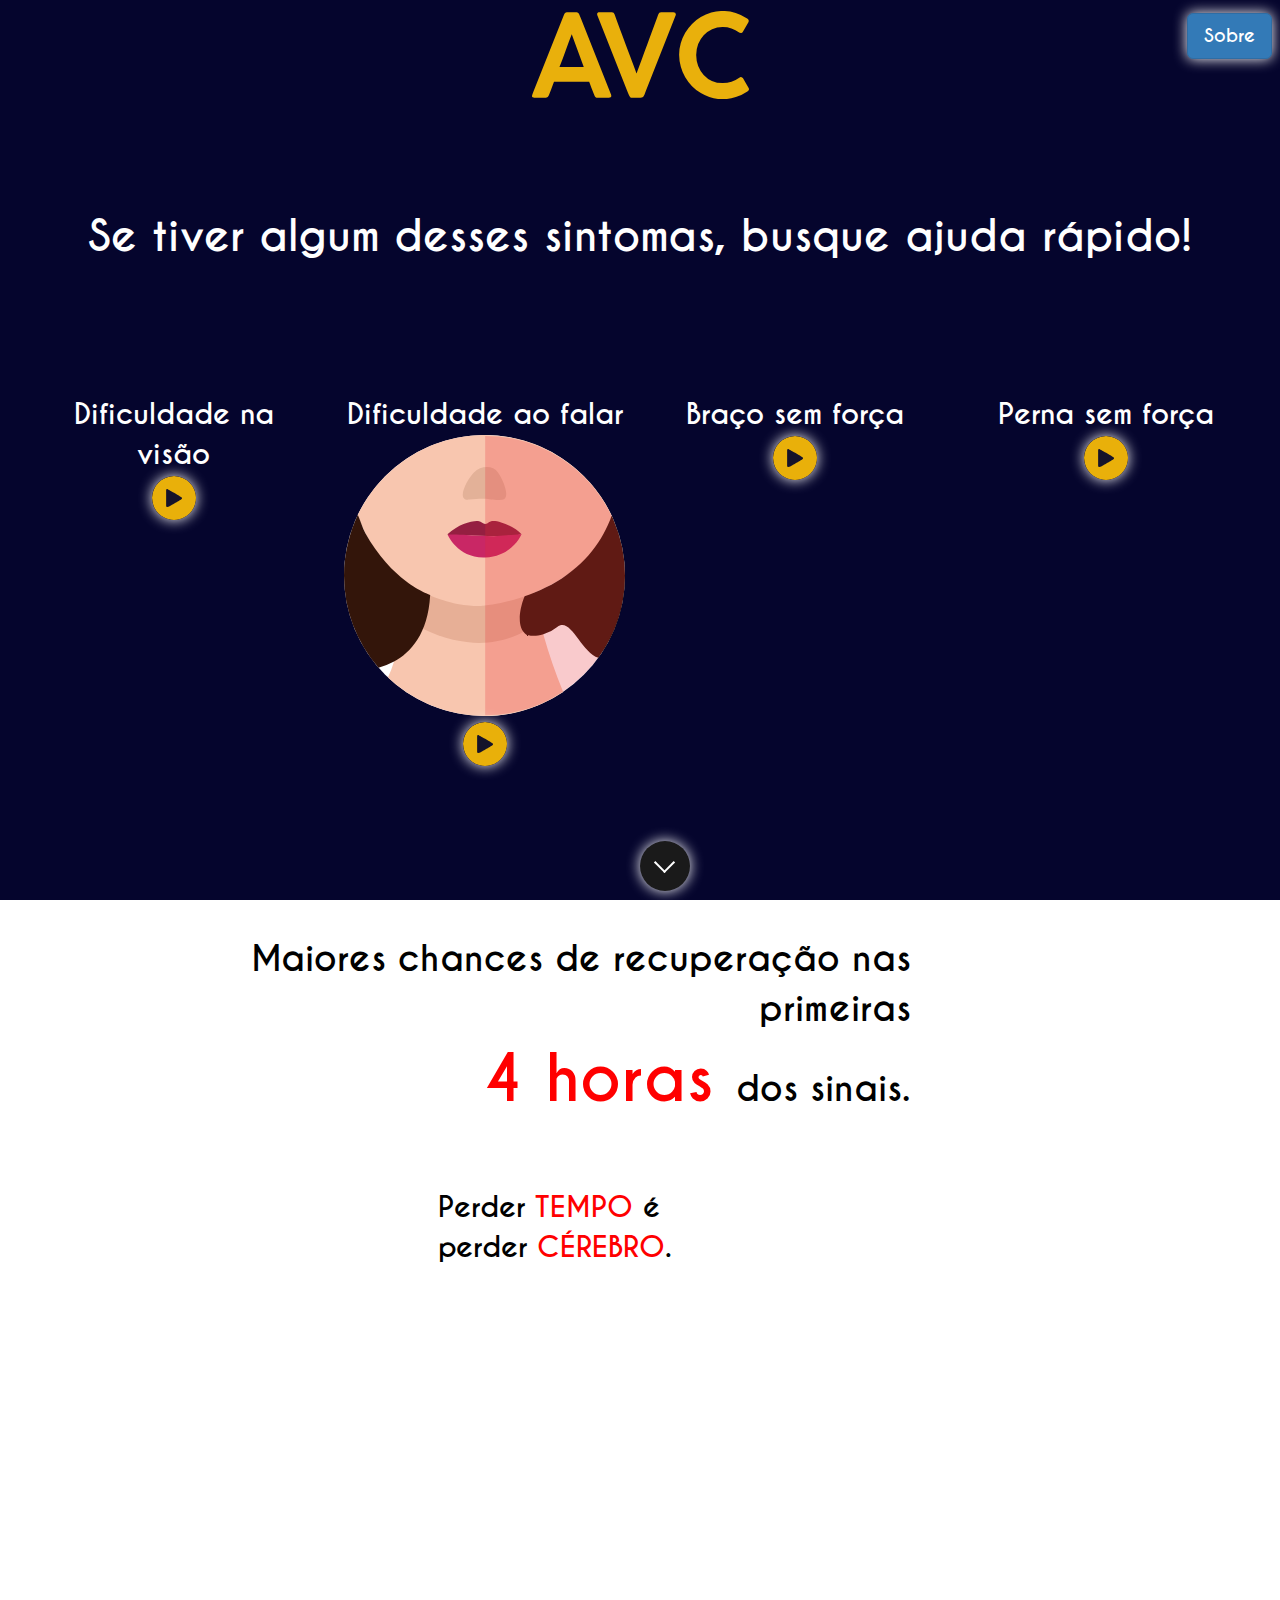
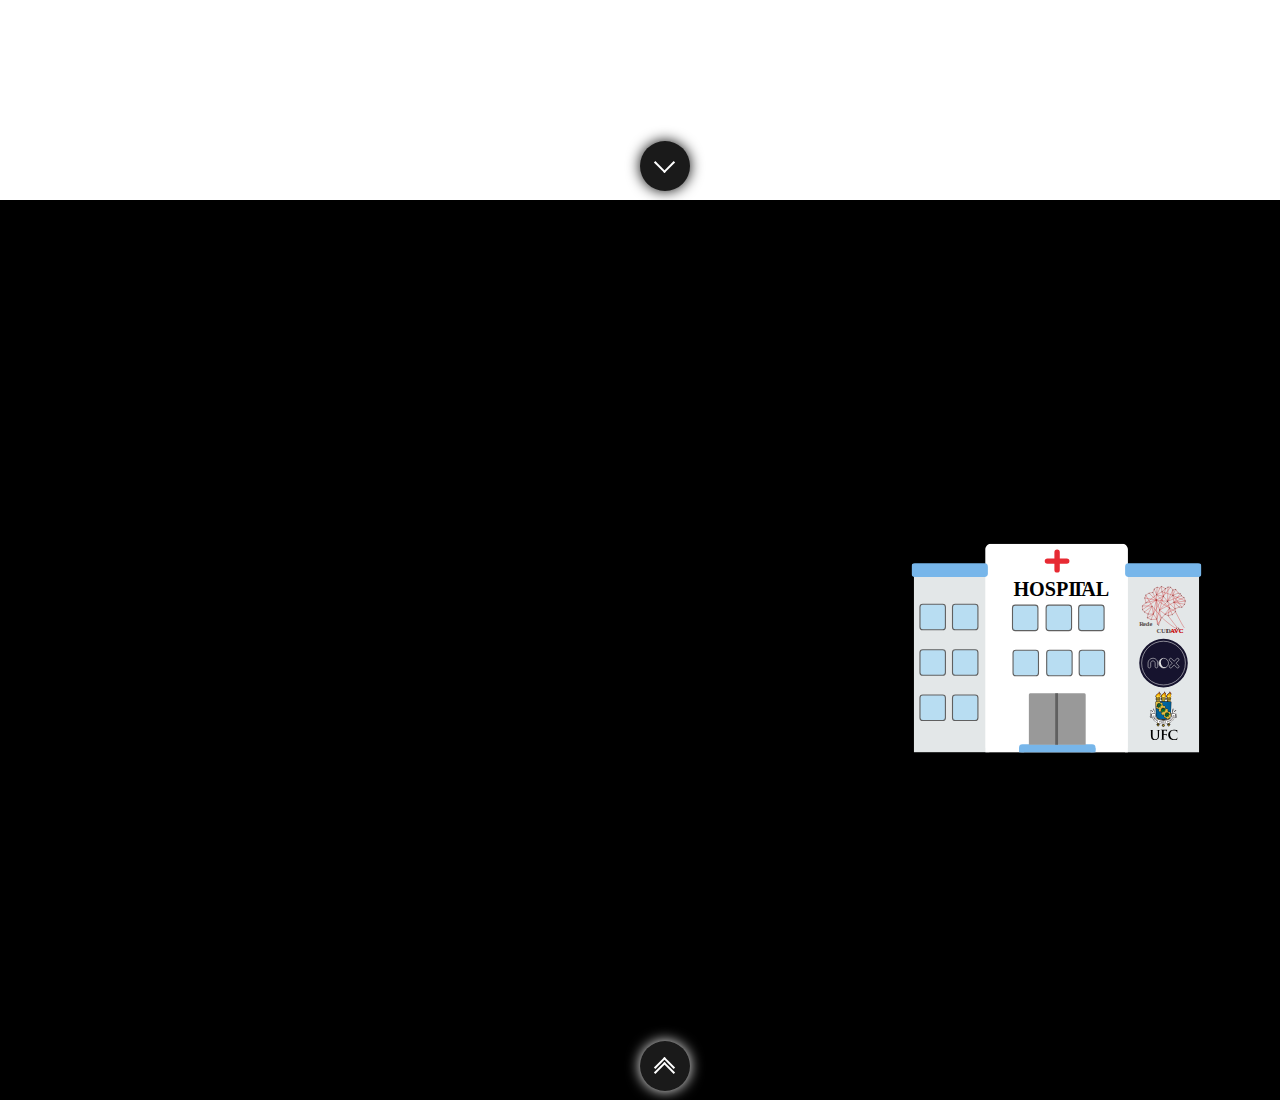
==== commit 63e7c7f1: "Teste de responsividade das setas" ====
--- a/index.html
+++ b/index.html
@@ -239,7 +239,7 @@
 
       </div>
 
-      <span class="icone-scroll" style="border-radius:50%; box-shadow: 0 0 1em white;" onclick="playObjeto('relogio'); playObjeto('ambulancia');">
+      <span class="icone-scroll" style="border-radius:50%; box-shadow: 0 0 1em white;">
         <span class="scroll-next scroll"></span>
       </span>
 
@@ -281,7 +281,7 @@
 
       </div>
 
-      <span class="icone-scroll" onclick="stopObjeto('relogio'); stopObjeto('ambulancia');" style="border-radius:50%; box-shadow: 0 0 1em black;">
+      <span class="icone-scroll" style="border-radius:50%; box-shadow: 0 0 1em black;">
         <span class="scroll-next scroll"></span>
       </span>
     </div>
@@ -293,39 +293,39 @@
 
             <div class="col-lg-8 col-md-8 col-sm-8">
 
-               <div class="container">
+               <div id="container-setas" class="container">
                <div class="row">
 
-               <div class="col-lg-3 col-md-3 col-sm-6">
-                  <div style="text-align: center;">
-                     <object type="image/svg+xml" data="imagens/seta-1.svg"></object>
-                  </div>
-               </div>
-
-               <div class="col-lg-3 col-md-3 col-sm-6">
-                  <div style="text-align: center;">
-                     <object type="image/svg+xml" data="imagens/seta-2.svg"></object>
-                  </div>
-               </div>
-
-               <div class="col-lg-3 col-md-3 col-sm-6">
-                  <div style="text-align: center;">
-                     <object type="image/svg+xml" data="imagens/seta-3.svg"></object>
-                  </div>
-               </div>
-
-               <div class="col-lg-3 col-md-3 col-sm-6">
-                  <div style="text-align: center;">
-                     <object type="image/svg+xml" data="imagens/seta-4.svg"></object>
-                  </div>
-               </div>
-               </div>
-               </div>
-            </div>
-
-            <div class="col-lg-4 col-md-4 col-sm-4">
+               <div id="div-seta-1" class="col-lg-3 col-md-3 col-sm-12">
+                  <div style="text-align: center;">
+                     <object id="seta-1" type="image/svg+xml" data="imagens/seta-1.svg"></object>
+                  </div>
+               </div>
+
+               <div id="div-seta-2" class="col-lg-3 col-md-3 col-sm-12">
+                  <div style="text-align: center;">
+                     <object id="seta-2" type="image/svg+xml" data="imagens/seta-2.svg"></object>
+                  </div>
+               </div>
+
+               <div id="div-seta-3" class="col-lg-3 col-md-3 col-sm-12">
+                  <div style="text-align: center;">
+                     <object id="seta-3" type="image/svg+xml" data="imagens/seta-3.svg"></object>
+                  </div>
+               </div>
+
+               <div id="div-seta-4" class="col-lg-3 col-md-3 col-sm-12">
+                  <div style="text-align: center;">
+                     <object id="seta-4" type="image/svg+xml" data="imagens/seta-4.svg"></object>
+                  </div>
+               </div>
+               </div>
+               </div>
+            </div>
+
+            <div id="div-hospital" class="col-lg-4 col-md-4 col-sm-10">
                <div>
-                  <object type="image/svg+xml" data="imagens/hospital.svg"></object>
+                  <object id="hospital" type="image/svg+xml" data="imagens/hospital.svg"></object>
                </div>
             </div>
 
@@ -431,6 +431,9 @@
          document.getElementById('boca-stop').style.display = 'none';
          document.getElementById('braco-stop').style.display = 'none';
          document.getElementById('perna-stop').style.display = 'none';
+
+         playObjeto('relogio'); 
+         playObjeto('ambulancia');
       };
 
 
--- a/main.css
+++ b/main.css
@@ -129,4 +129,53 @@
     margin-left: 0%;
     margin-bottom: 0%;
   }
+}
+
+
+/**
+Testes de responvidade
+*/
+
+@media (min-width: 425px) {
+  #div-seta-1 {
+    transform: rotate(90deg) scale(0.32);
+    margin-top: -38%;
+  }
+
+  #div-seta-2, #div-seta-3, #div-seta-4 {
+    transform: rotate(90deg) scale(0.32);
+    margin-top: -78%;
+  }
+
+  #div-hospital {
+    transform: scale(0.35);
+    margin-top: -44%;
+    text-indent: 38%;
+  }
+
+  #container-setas {
+    margin-left: 30%;
+  }
+}
+
+@media (min-width: 992px) {
+  #div-seta-1 {
+    transform: rotate(0deg) scale(1.2);
+    margin-top: 0%;
+  }
+
+  #div-seta-2, #div-seta-3, #div-seta-4 {
+    transform: rotate(0deg) scale(1.2);
+    margin-top: 0%;
+  }
+
+  #div-hospital {
+    transform: scale(0.75);
+    margin-top: 0%;
+    text-indent: 0%;
+  }
+
+  #container-setas {
+    margin-left: 0%;
+  }
 }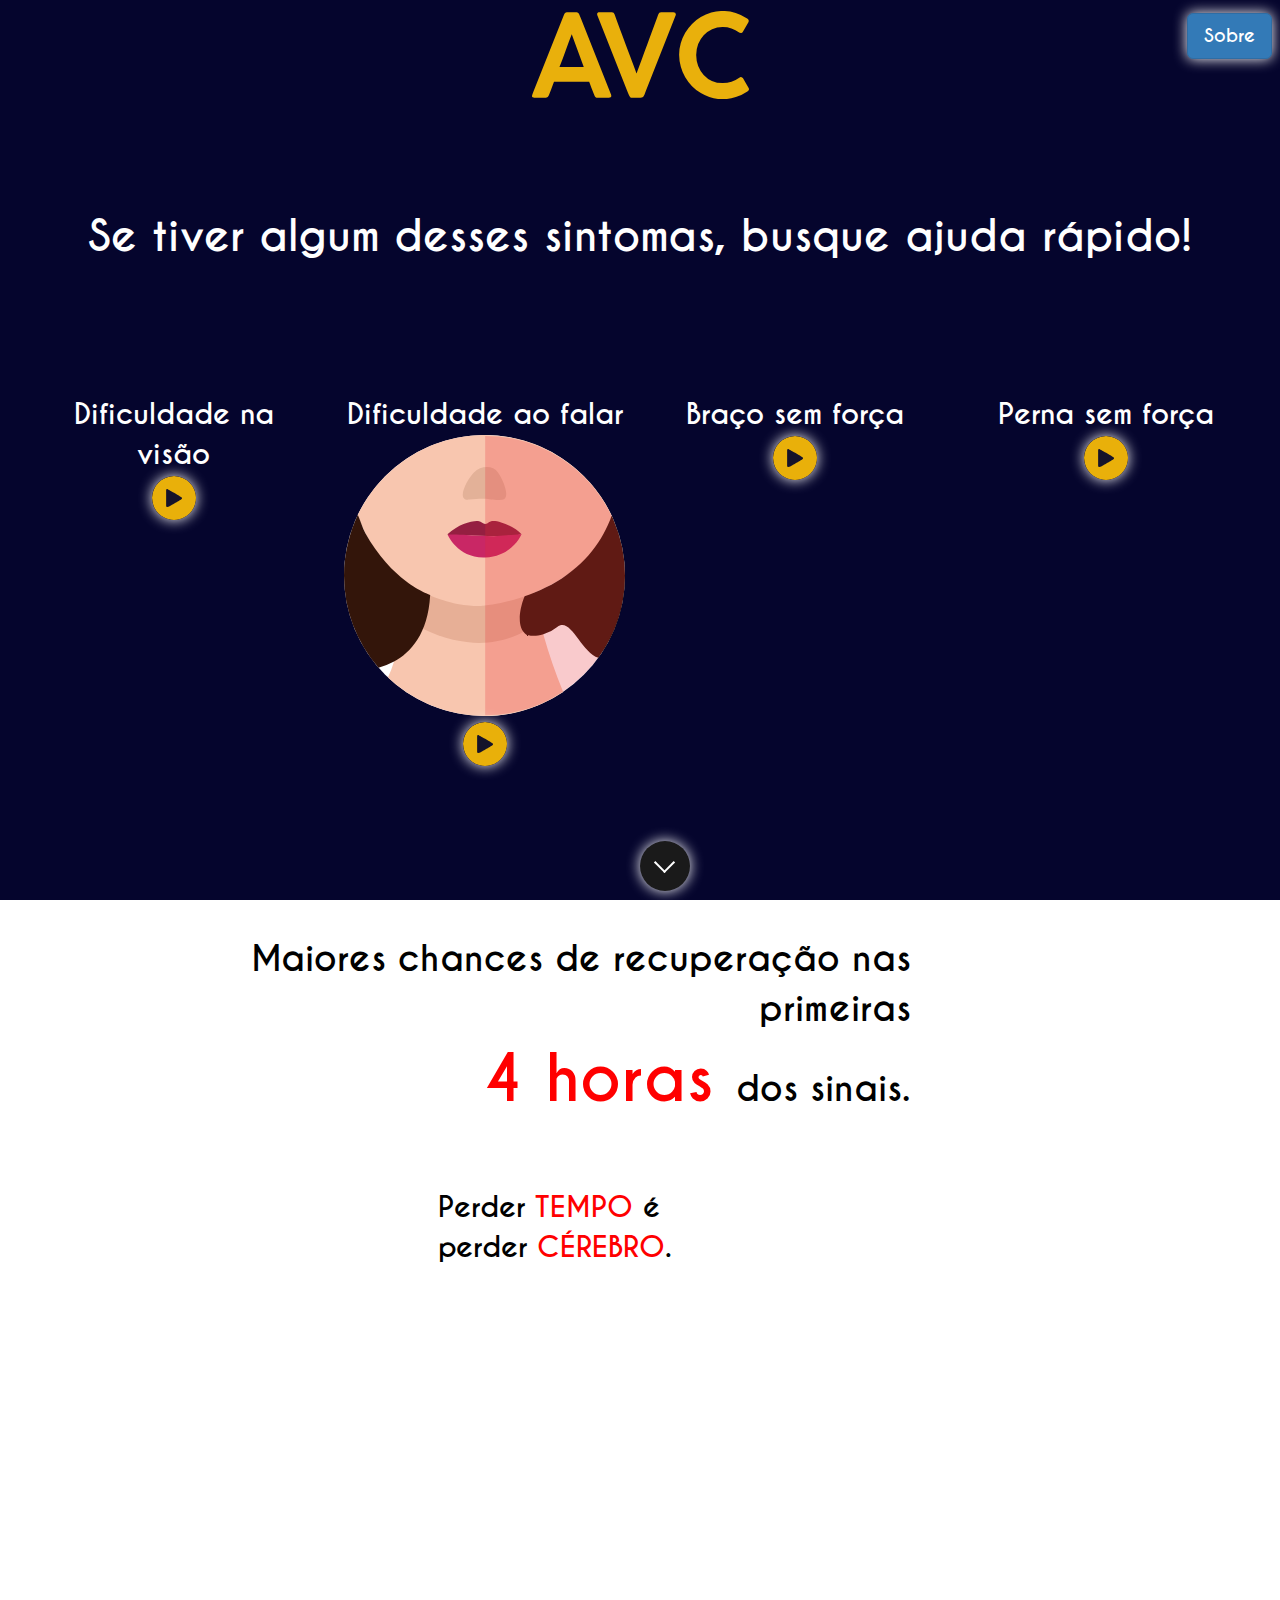
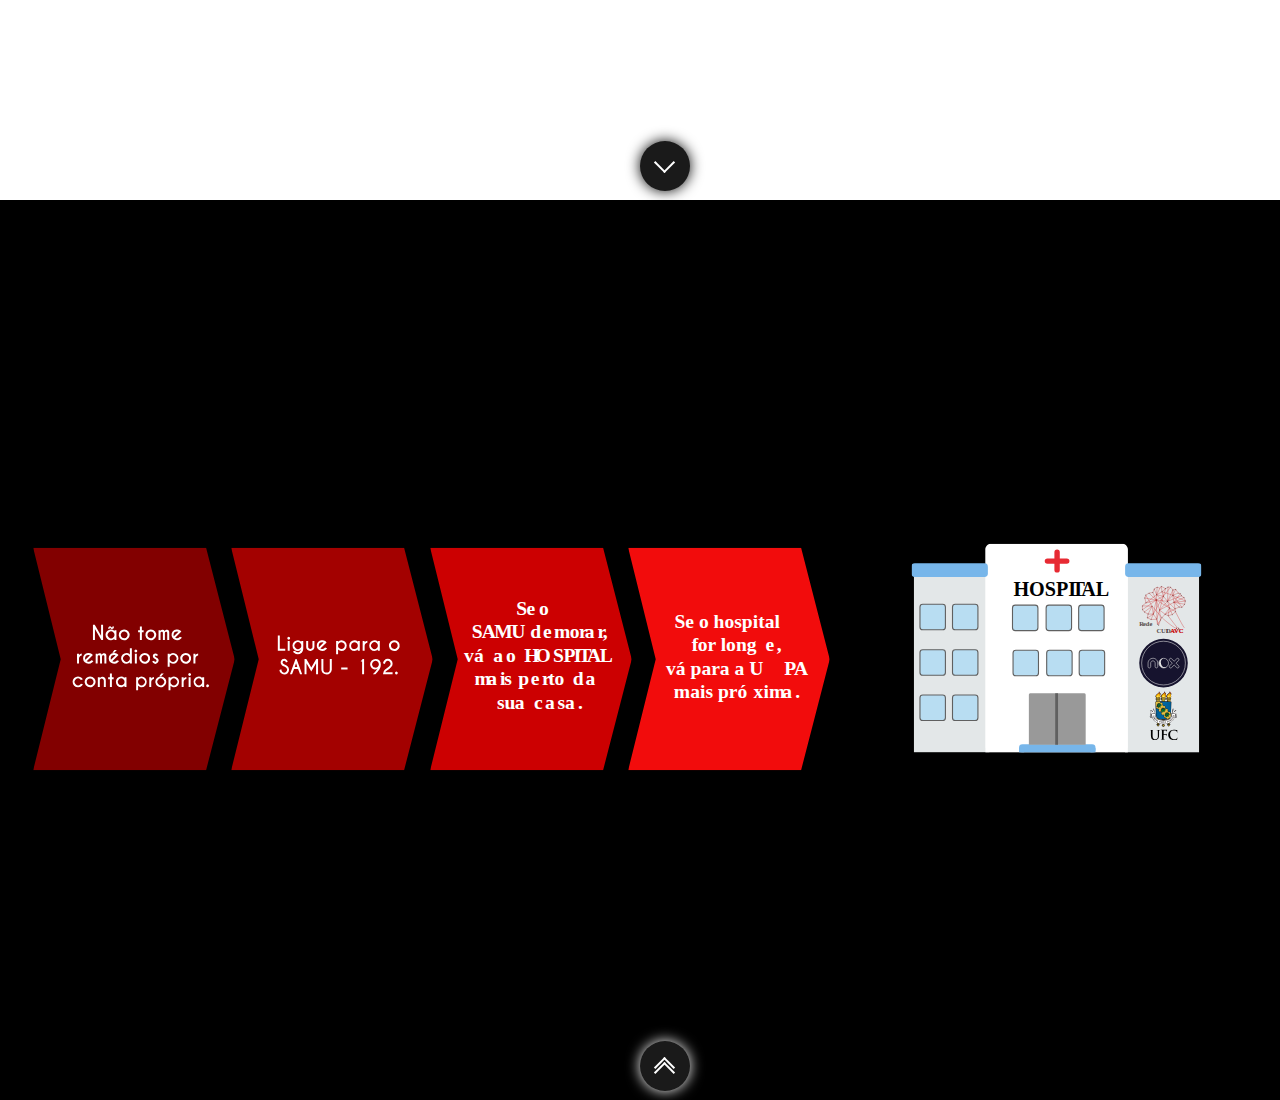
==== commit 65da1959: "Teste de responsividade das setas #4" ====
--- a/index.html
+++ b/index.html
@@ -298,25 +298,29 @@
 
                <div id="div-seta-1" class="col-lg-3 col-md-3 col-sm-12">
                   <div style="text-align: center;">
-                     <object id="seta-1" type="image/svg+xml" data="imagens/seta-1.svg"></object>
+                     <object id="seta-1-vertical"   type="image/svg+xml" data="imagens/seta-1-vertical.svg"></object>
+                     <object id="seta-1-horizontal" type="image/svg+xml" data="imagens/seta-1-horizontal.svg"></object>
                   </div>
                </div>
 
                <div id="div-seta-2" class="col-lg-3 col-md-3 col-sm-12">
                   <div style="text-align: center;">
-                     <object id="seta-2" type="image/svg+xml" data="imagens/seta-2.svg"></object>
+                     <object id="seta-2-vertical"   type="image/svg+xml" data="imagens/seta-2-vertical.svg"></object>
+                     <object id="seta-2-horizontal" type="image/svg+xml" data="imagens/seta-2-horizontal.svg"></object>
                   </div>
                </div>
 
                <div id="div-seta-3" class="col-lg-3 col-md-3 col-sm-12">
                   <div style="text-align: center;">
-                     <object id="seta-3" type="image/svg+xml" data="imagens/seta-3.svg"></object>
+                     <object id="seta-3-vertical"   type="image/svg+xml" data="imagens/seta-3-vertical.svg"></object>
+                     <object id="seta-3-horizontal" type="image/svg+xml" data="imagens/seta-3-horizontal.svg"></object>
                   </div>
                </div>
 
                <div id="div-seta-4" class="col-lg-3 col-md-3 col-sm-12">
                   <div style="text-align: center;">
-                     <object id="seta-4" type="image/svg+xml" data="imagens/seta-4.svg"></object>
+                     <object id="seta-4-vertical"   type="image/svg+xml" data="imagens/seta-4-vertical.svg"></object>
+                     <object id="seta-4-horizontal" type="image/svg+xml" data="imagens/seta-4-horizontal.svg"></object>
                   </div>
                </div>
                </div>
--- a/main.css
+++ b/main.css
@@ -137,20 +137,73 @@
 */
 
 @media (min-width: 425px) {
+
   #div-seta-1 {
-    transform: rotate(90deg) scale(0.32);
-    margin-top: -38%;
+    transform: rotate(0deg) scale(1.2);
+    margin-top: 0%;
   }
 
   #div-seta-2, #div-seta-3, #div-seta-4 {
-    transform: rotate(90deg) scale(0.32);
-    margin-top: -78%;
+    transform: rotate(0deg) scale(1.2);
+    margin-top: -80%;
+  }
+
+  #seta-1-vertical {
+    visibility: visible;
+    transform: scale(0.55);
+    margin-bottom: 8%;
+  }
+
+  #seta-1-horizontal {
+    visibility: hidden;
+    transform: scale(0);
+    margin: 0%;
+    padding: 0%;
+  }
+
+  #seta-2-vertical {
+    visibility: visible;
+    transform: scale(0.55);
+    margin-top: -60%;
+  }
+
+  #seta-2-horizontal {
+    visibility: hidden;
+    transform: scale(0);
+    margin: 0%;
+    padding: 0%;
+  }
+
+  #seta-3-vertical {
+    visibility: visible;
+    transform: scale(0.55);
+    margin-top: -60%;
+  }
+
+  #seta-3-horizontal {
+    visibility: hidden;
+    transform: scale(0);
+    margin: 0%;
+    padding: 0%;
+  }
+
+  #seta-4-vertical {
+    visibility: visible;
+    transform: scale(0.55);
+    margin-top: -60%;
+  }
+
+  #seta-4-horizontal {
+    visibility: hidden;
+    transform: scale(0);
+    margin: 0%;
+    padding: 0%;
   }
 
   #div-hospital {
-    transform: scale(0.35);
-    margin-top: -44%;
-    text-indent: 38%;
+    transform: scale(0.6);
+    margin-top: -120%;
+    text-indent: 22%;
   }
 
   #container-setas {
@@ -159,14 +212,67 @@
 }
 
 @media (min-width: 992px) {
+
   #div-seta-1 {
-    transform: rotate(0deg) scale(1.2);
+    transform: rotate(0deg);
     margin-top: 0%;
   }
 
   #div-seta-2, #div-seta-3, #div-seta-4 {
-    transform: rotate(0deg) scale(1.2);
-    margin-top: 0%;
+    transform: rotate(0deg);
+    margin-top: 0%;
+  }
+
+  #seta-1-vertical {
+    visibility: hidden;
+    transform: scale(0);
+    margin: 0%;
+    padding: 0%;
+  }
+
+  #seta-1-horizontal {
+    visibility: visible;
+    transform: scale(1.2);
+    margin-top: -80%;
+  }
+
+  #seta-2-vertical {
+    visibility: hidden;
+    transform: scale(0);
+    margin: 0%;
+    padding: 0%;
+  }
+
+  #seta-2-horizontal {
+    visibility: visible;
+    transform: scale(1.2);
+    margin-top: -80%;
+  }
+
+  #seta-3-vertical {
+    visibility: hidden;
+    transform: scale(0);
+    margin: 0%;
+    padding: 0%;
+  }
+
+  #seta-3-horizontal {
+    visibility: visible;
+    transform: scale(1.2);
+    margin-top: -80%;
+  }
+
+  #seta-4-vertical {
+    visibility: hidden;
+    transform: scale(0);
+    margin: 0%;
+    padding: 0%;
+  }
+
+  #seta-4-horizontal {
+    visibility: visible;
+    transform: scale(1.2);
+    margin-top: -80%;
   }
 
   #div-hospital {
